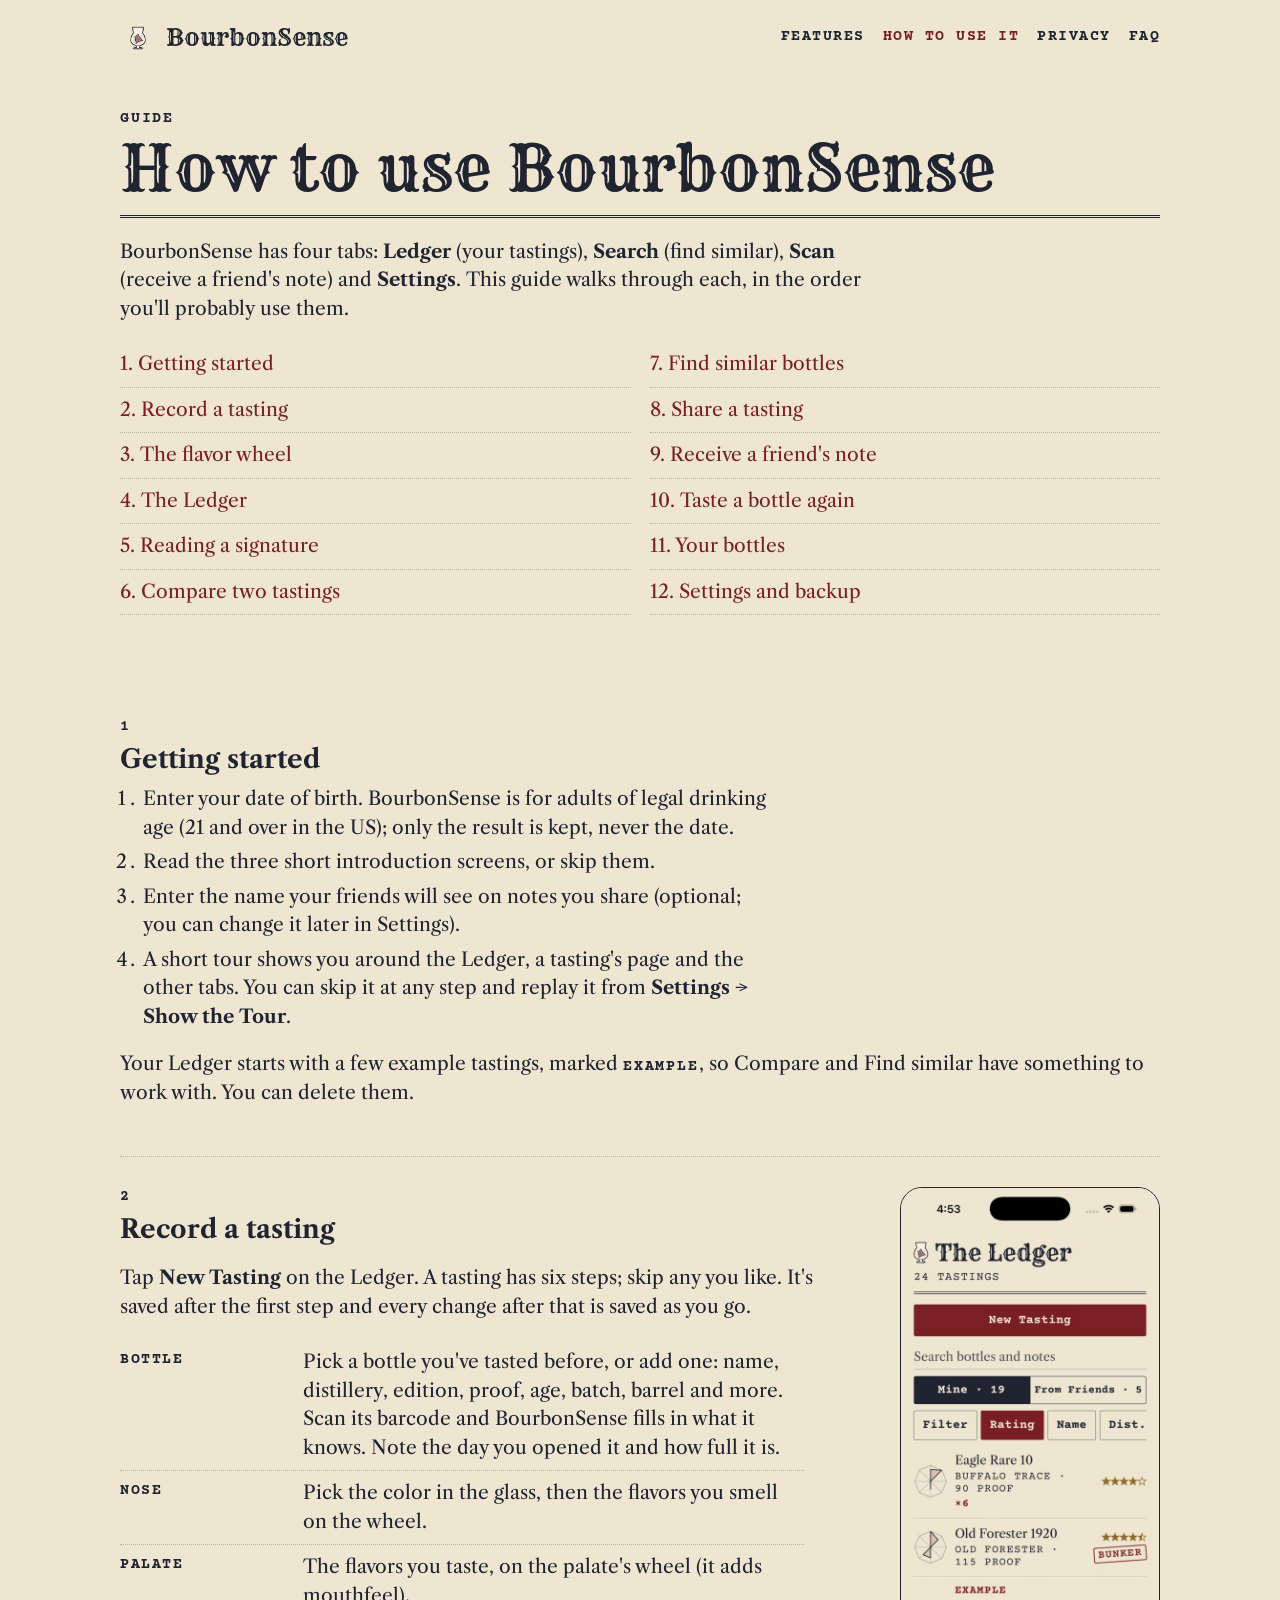
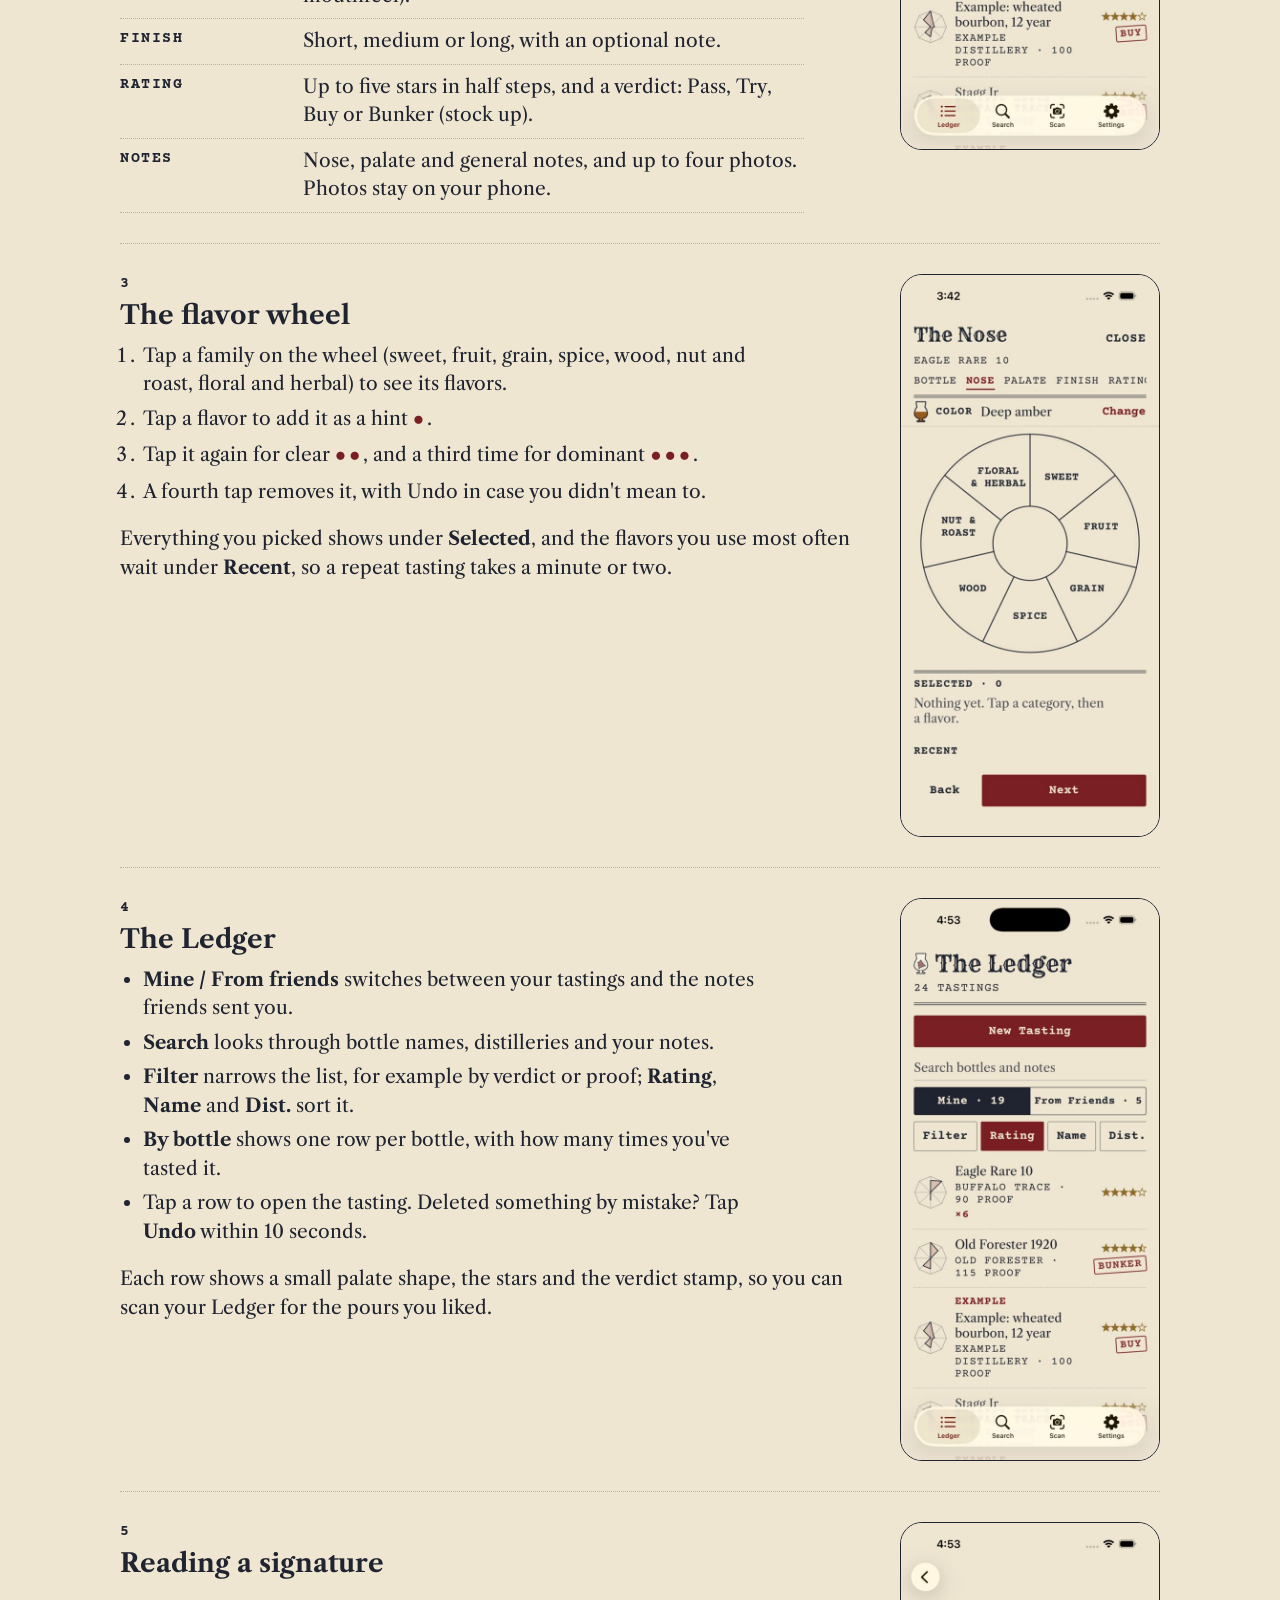
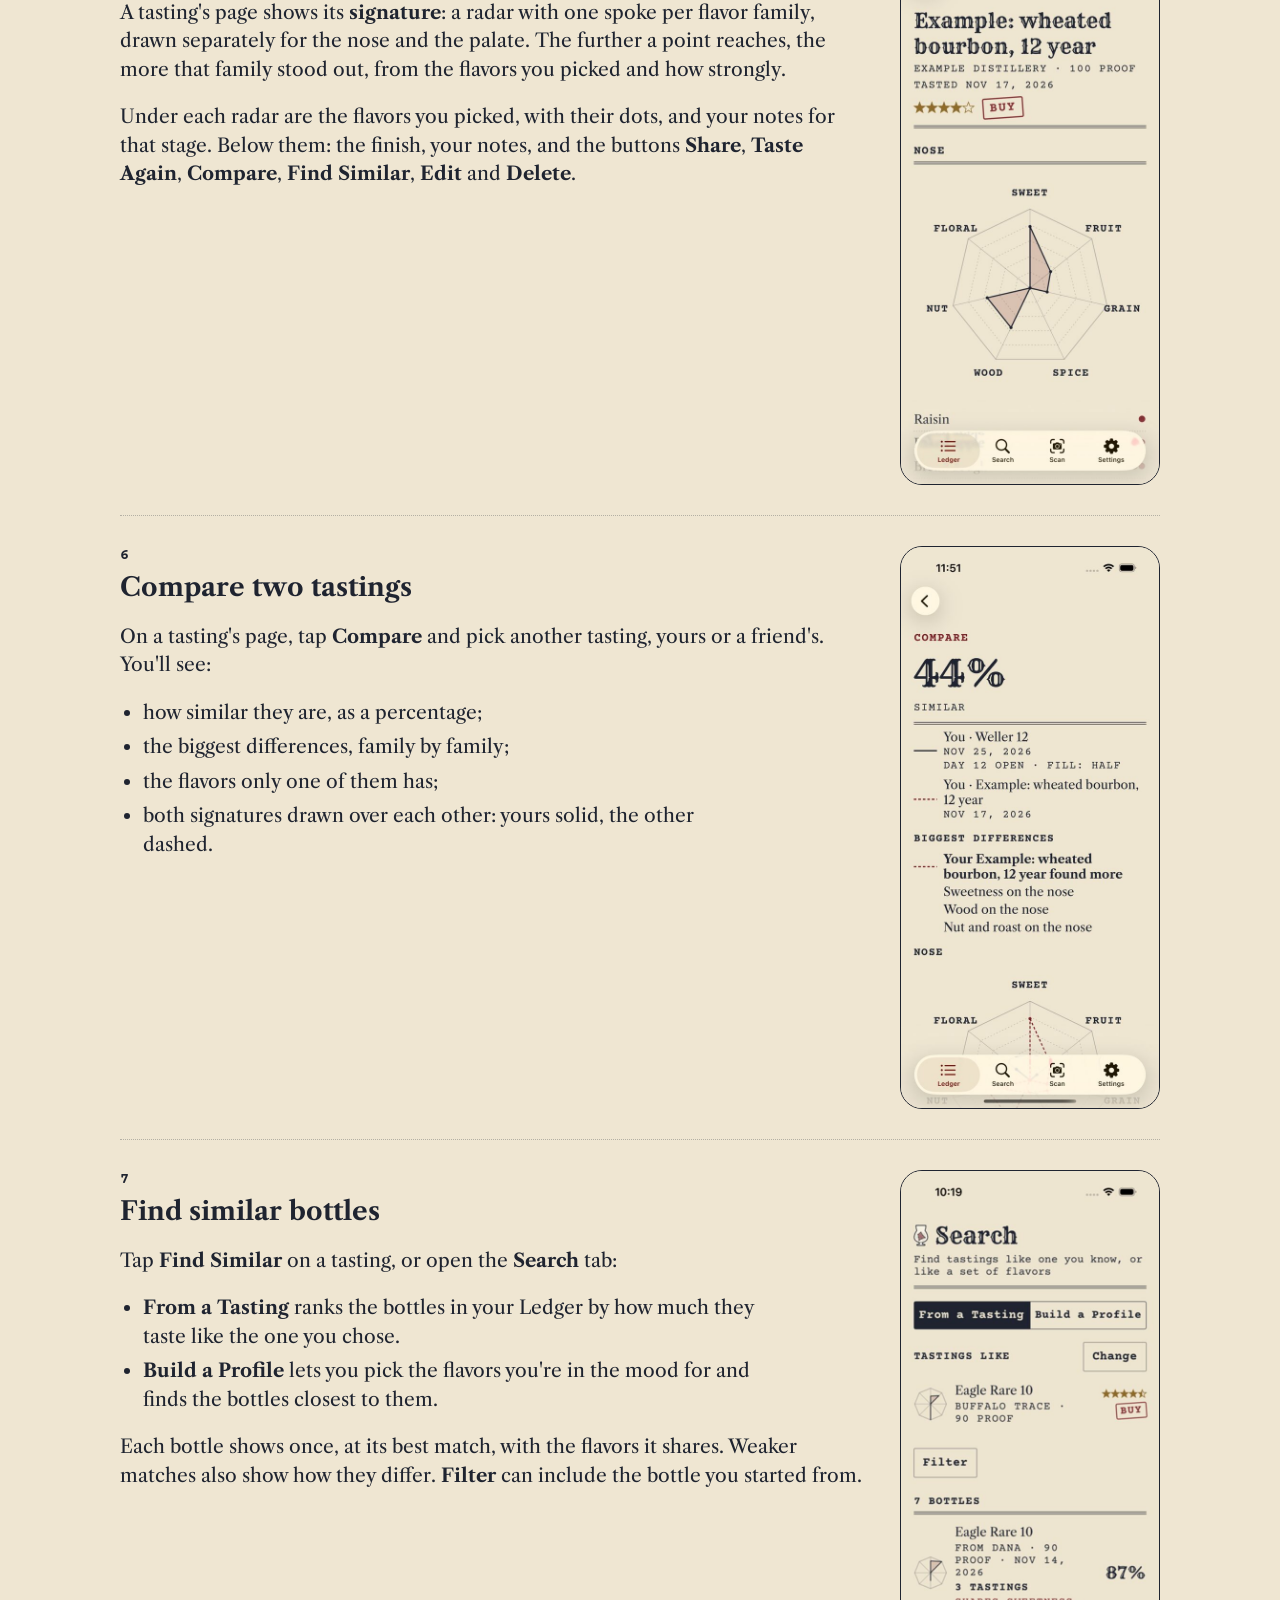
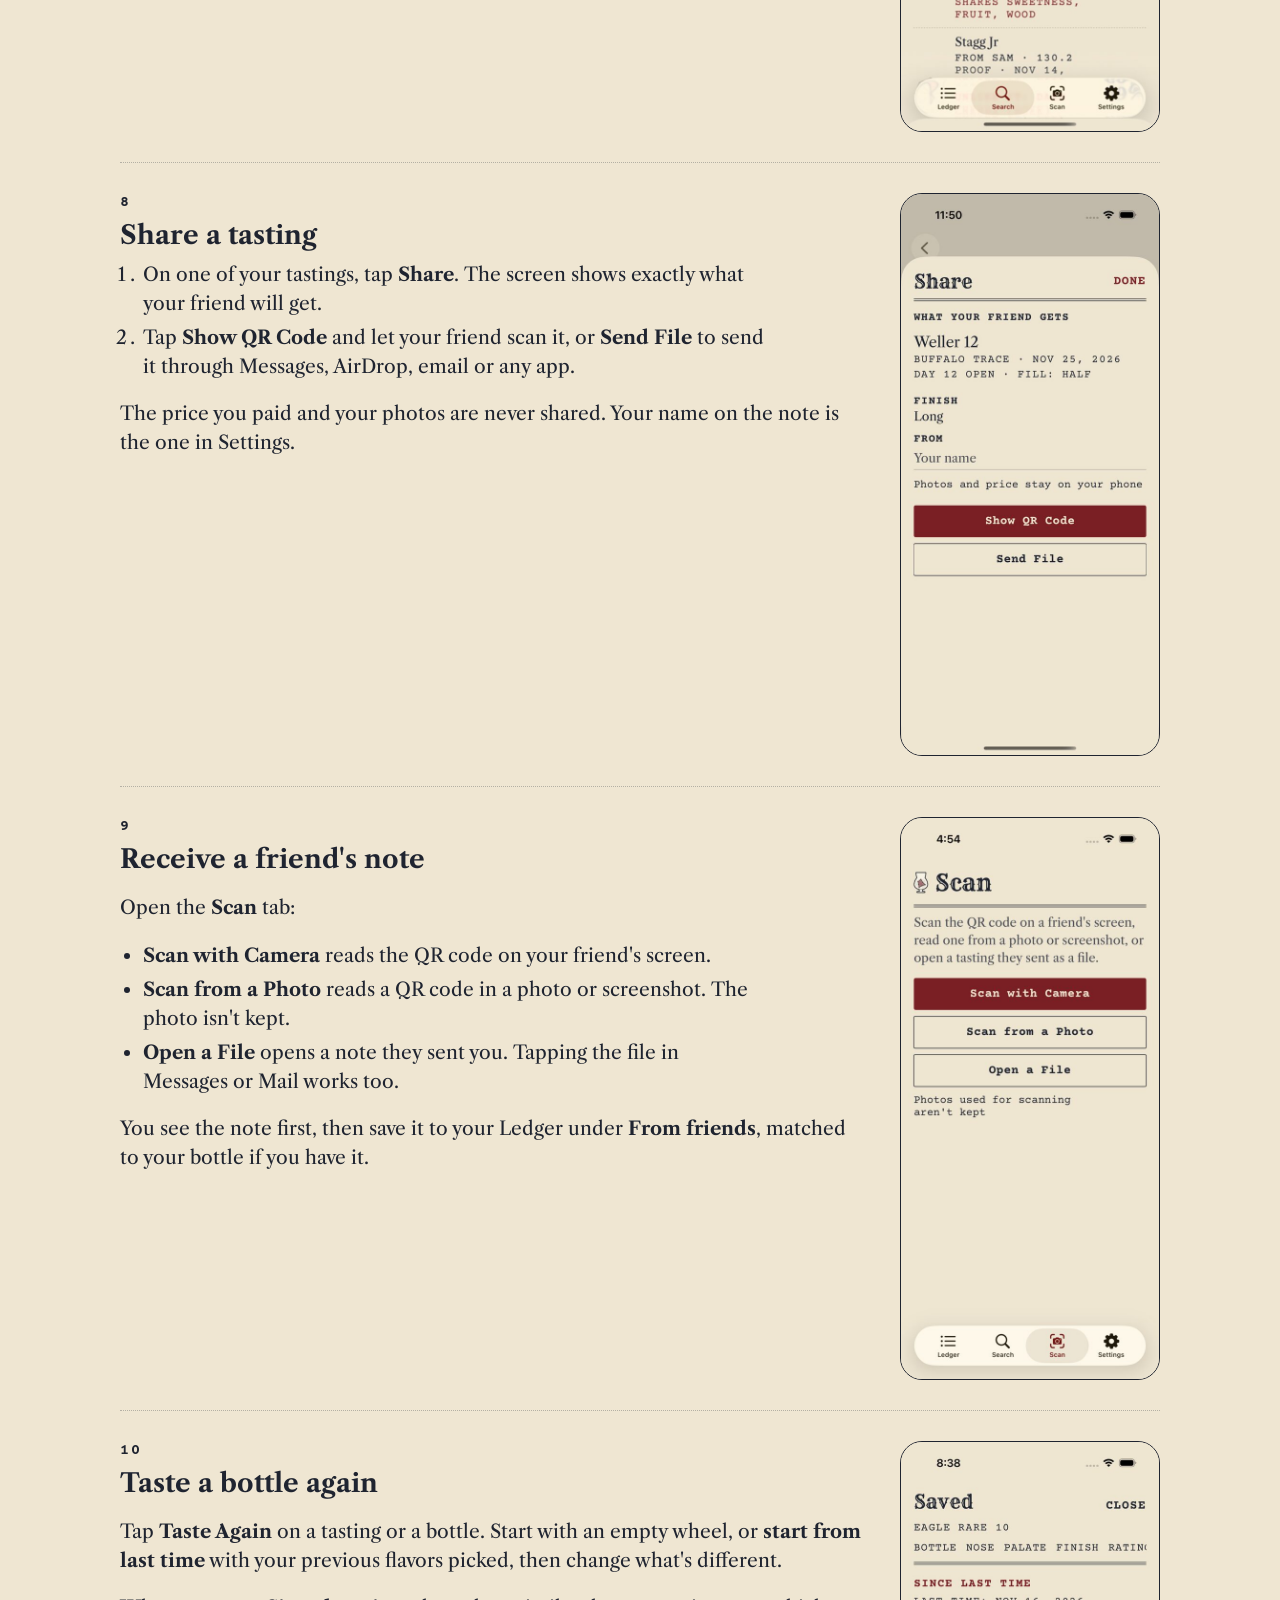
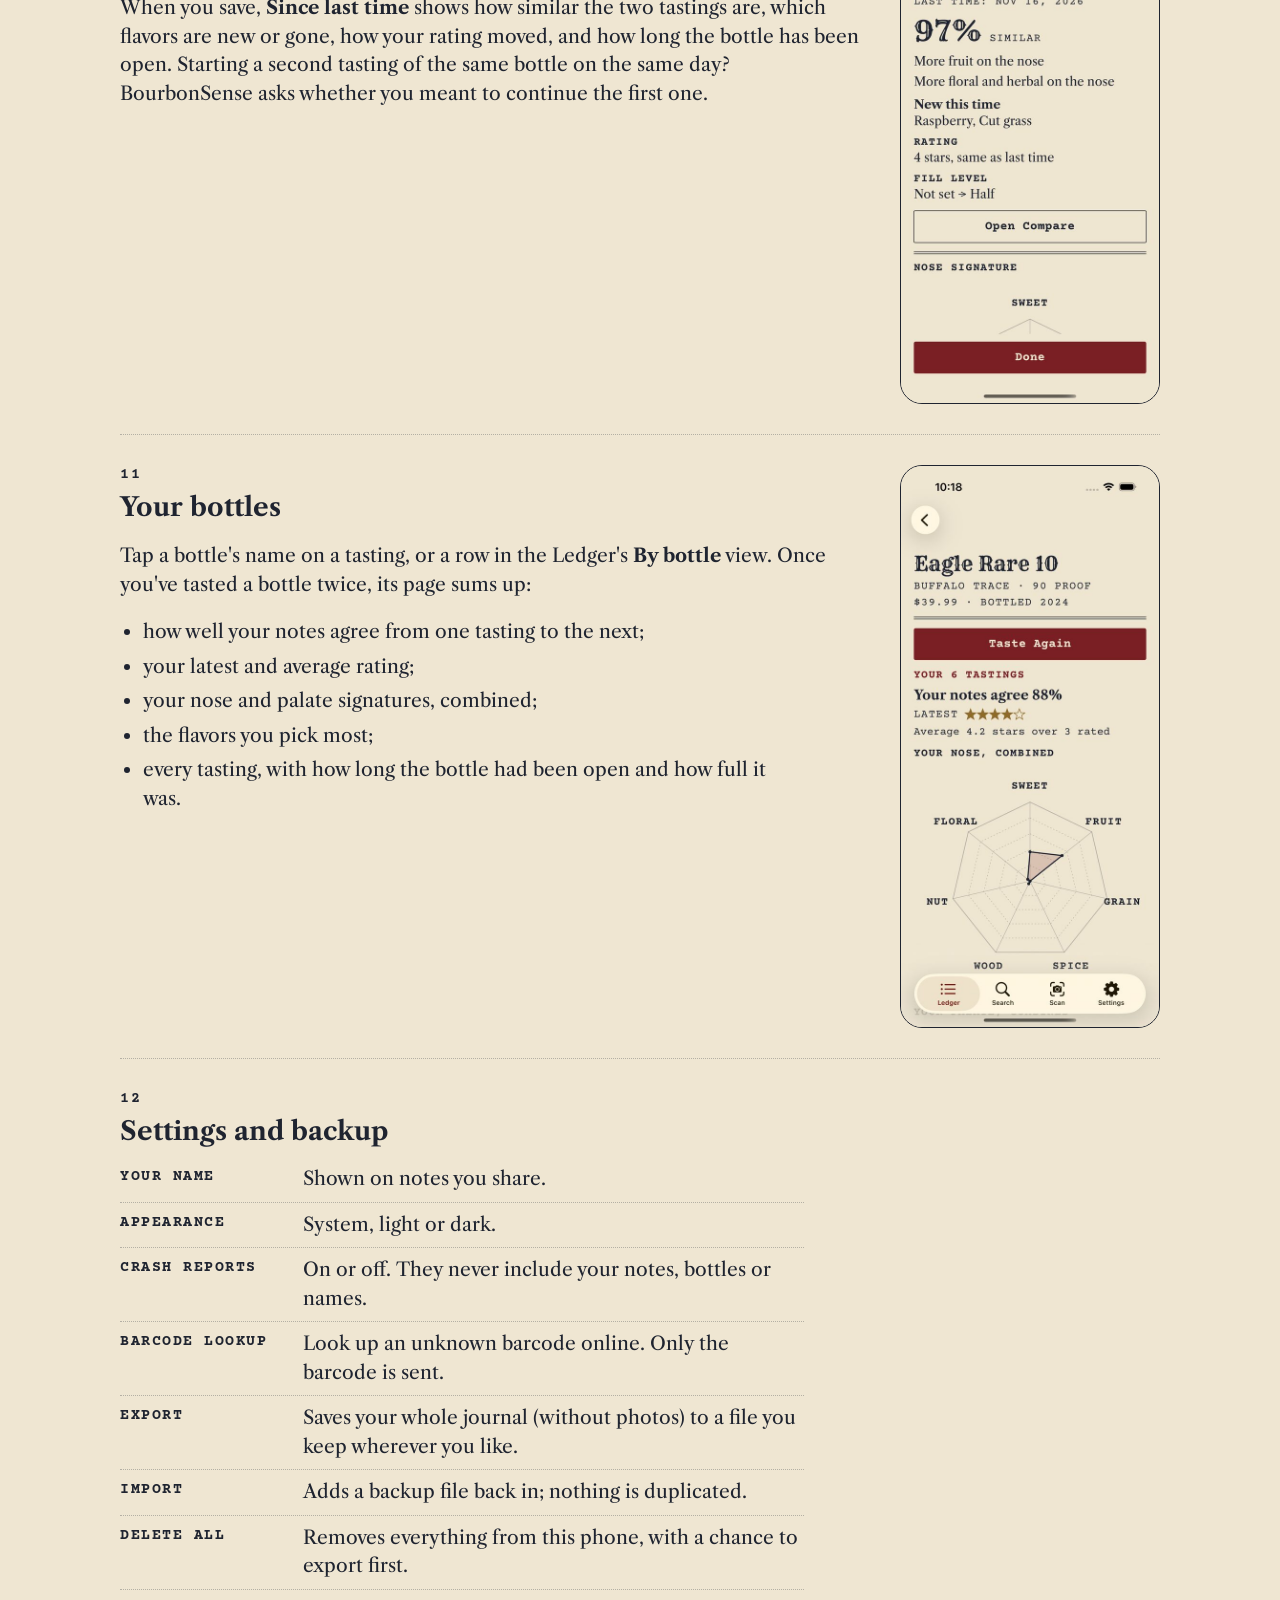
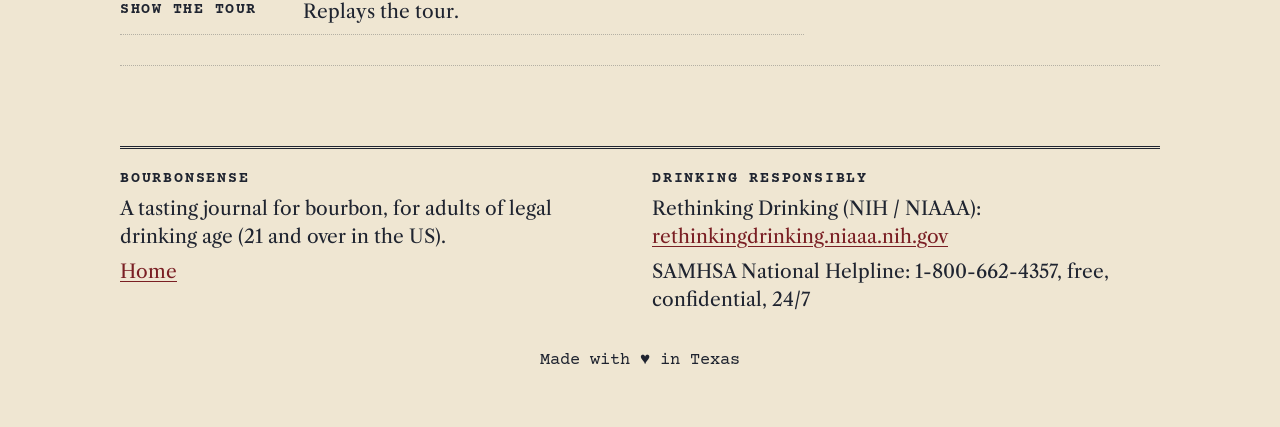
==== guide.html @ 42e9cb50 "BourbonSense website: landing page, user guide, screenshots (light and dark) Static site for GitHub " ====
<!doctype html>
<html lang="en">
<head>
<meta charset="utf-8">
<meta name="viewport" content="width=device-width, initial-scale=1, viewport-fit=cover">
<title>How to use BourbonSense</title>
<meta name="description" content="A guide to BourbonSense: recording a tasting on the flavor wheel, reading a signature, comparing tastings, finding similar bottles, sharing with friends and tasting a bottle again.">
<meta name="color-scheme" content="light dark">
<meta name="theme-color" content="#EFE6D2" media="(prefers-color-scheme: light)">
<meta name="theme-color" content="#1C1714" media="(prefers-color-scheme: dark)">
<link rel="icon" href="favicon.png">
<link rel="apple-touch-icon" href="apple-touch-icon.png">
<link rel="stylesheet" href="styles.css">
</head>
<body>

<header class="top">
  <div class="wrap">
    <a class="brand" href="./"><img src="images/icon-512.png" alt="" width="36" height="36"><span>BourbonSense</span></a>
    <nav class="nav" aria-label="Site">
      <a href="./#features">Features</a>
      <a href="guide.html" aria-current="page">How to use it</a>
      <a href="./#privacy">Privacy</a>
      <a href="./#faq">FAQ</a>
    </nav>
  </div>
</header>

<main>
  <section>
    <div class="wrap">
      <div class="label">Guide</div>
      <h2 style="font-size: clamp(40px, 6vw, 64px);">How to use BourbonSense</h2>
      <hr class="double">
      <p class="intro">BourbonSense has four tabs: <strong>Ledger</strong> (your tastings), <strong>Search</strong> (find similar), <strong>Scan</strong> (receive a friend's note) and <strong>Settings</strong>. This guide walks through each, in the order you'll probably use them.</p>
      <ul class="toc">
        <li><a href="#start">1. Getting started</a></li>
        <li><a href="#tasting">2. Record a tasting</a></li>
        <li><a href="#wheel">3. The flavor wheel</a></li>
        <li><a href="#ledger">4. The Ledger</a></li>
        <li><a href="#signature">5. Reading a signature</a></li>
        <li><a href="#compare">6. Compare two tastings</a></li>
        <li><a href="#similar">7. Find similar bottles</a></li>
        <li><a href="#share">8. Share a tasting</a></li>
        <li><a href="#scan">9. Receive a friend's note</a></li>
        <li><a href="#again">10. Taste a bottle again</a></li>
        <li><a href="#bottles">11. Your bottles</a></li>
        <li><a href="#settings">12. Settings and backup</a></li>
      </ul>
    </div>
  </section>

  <section>
    <div class="wrap">

      <div class="guide-step no-shot" id="start">
        <div>
          <div class="label">1</div>
          <h3>Getting started</h3>
          <ol>
            <li>Enter your date of birth. BourbonSense is for adults of legal drinking age (21 and over in the US); only the result is kept, never the date.</li>
            <li>Read the three short introduction screens, or skip them.</li>
            <li>Enter the name your friends will see on notes you share (optional; you can change it later in Settings).</li>
            <li>A short tour shows you around the Ledger, a tasting's page and the other tabs. You can skip it at any step and replay it from <strong>Settings → Show the Tour</strong>.</li>
          </ol>
          <p>Your Ledger starts with a few example tastings, marked <span class="label">Example</span>, so Compare and Find similar have something to work with. You can delete them.</p>
        </div>
      </div>

      <div class="guide-step" id="tasting">
        <div>
          <div class="label">2</div>
          <h3>Record a tasting</h3>
          <p>Tap <strong>New Tasting</strong> on the Ledger. A tasting has six steps; skip any you like. It's saved after the first step and every change after that is saved as you go.</p>
          <dl class="terms">
            <div><dt>Bottle</dt><dd>Pick a bottle you've tasted before, or add one: name, distillery, edition, proof, age, batch, barrel and more. Scan its barcode and BourbonSense fills in what it knows. Note the day you opened it and how full it is.</dd></div>
            <div><dt>Nose</dt><dd>Pick the color in the glass, then the flavors you smell on the wheel.</dd></div>
            <div><dt>Palate</dt><dd>The flavors you taste, on the palate's wheel (it adds mouthfeel).</dd></div>
            <div><dt>Finish</dt><dd>Short, medium or long, with an optional note.</dd></div>
            <div><dt>Rating</dt><dd>Up to five stars in half steps, and a verdict: Pass, Try, Buy or Bunker (stock up).</dd></div>
            <div><dt>Notes</dt><dd>Nose, palate and general notes, and up to four photos. Photos stay on your phone.</dd></div>
          </dl>
        </div>
        <figure class="phone">
          <picture><source media="(prefers-color-scheme: dark)" srcset="images/ledger-dark.jpg"><img src="images/ledger-light.jpg" width="540" height="1174" loading="lazy" alt="The Ledger with the New Tasting button at the top."></picture>
        </figure>
      </div>

      <div class="guide-step" id="wheel">
        <div>
          <div class="label">3</div>
          <h3>The flavor wheel</h3>
          <ol>
            <li>Tap a family on the wheel (sweet, fruit, grain, spice, wood, nut and roast, floral and herbal) to see its flavors.</li>
            <li>Tap a flavor to add it as a hint <span class="dots">●</span>.</li>
            <li>Tap it again for clear <span class="dots">●●</span>, and a third time for dominant <span class="dots">●●●</span>.</li>
            <li>A fourth tap removes it, with Undo in case you didn't mean to.</li>
          </ol>
          <p>Everything you picked shows under <strong>Selected</strong>, and the flavors you use most often wait under <strong>Recent</strong>, so a repeat tasting takes a minute or two.</p>
        </div>
        <figure class="phone">
          <picture><source media="(prefers-color-scheme: dark)" srcset="images/wheel-dark.jpg"><img src="images/wheel-light.jpg" width="540" height="1174" loading="lazy" alt="The nose step with the glass color and the flavor wheel."></picture>
        </figure>
      </div>

      <div class="guide-step" id="ledger">
        <div>
          <div class="label">4</div>
          <h3>The Ledger</h3>
          <ul>
            <li><strong>Mine / From friends</strong> switches between your tastings and the notes friends sent you.</li>
            <li><strong>Search</strong> looks through bottle names, distilleries and your notes.</li>
            <li><strong>Filter</strong> narrows the list, for example by verdict or proof; <strong>Rating</strong>, <strong>Name</strong> and <strong>Dist.</strong> sort it.</li>
            <li><strong>By bottle</strong> shows one row per bottle, with how many times you've tasted it.</li>
            <li>Tap a row to open the tasting. Deleted something by mistake? Tap <strong>Undo</strong> within 10 seconds.</li>
          </ul>
          <p>Each row shows a small palate shape, the stars and the verdict stamp, so you can scan your Ledger for the pours you liked.</p>
        </div>
        <figure class="phone">
          <picture><source media="(prefers-color-scheme: dark)" srcset="images/ledger-dark.jpg"><img src="images/ledger-light.jpg" width="540" height="1174" loading="lazy" alt="The Ledger's switch, filter and sort chips above the list."></picture>
        </figure>
      </div>

      <div class="guide-step" id="signature">
        <div>
          <div class="label">5</div>
          <h3>Reading a signature</h3>
          <p>A tasting's page shows its <strong>signature</strong>: a radar with one spoke per flavor family, drawn separately for the nose and the palate. The further a point reaches, the more that family stood out, from the flavors you picked and how strongly.</p>
          <p>Under each radar are the flavors you picked, with their dots, and your notes for that stage. Below them: the finish, your notes, and the buttons <strong>Share</strong>, <strong>Taste Again</strong>, <strong>Compare</strong>, <strong>Find Similar</strong>, <strong>Edit</strong> and <strong>Delete</strong>.</p>
        </div>
        <figure class="phone">
          <picture><source media="(prefers-color-scheme: dark)" srcset="images/signature-dark.jpg"><img src="images/signature-light.jpg" width="540" height="1174" loading="lazy" alt="A tasting's nose signature."></picture>
        </figure>
      </div>

      <div class="guide-step" id="compare">
        <div>
          <div class="label">6</div>
          <h3>Compare two tastings</h3>
          <p>On a tasting's page, tap <strong>Compare</strong> and pick another tasting, yours or a friend's. You'll see:</p>
          <ul>
            <li>how similar they are, as a percentage;</li>
            <li>the biggest differences, family by family;</li>
            <li>the flavors only one of them has;</li>
            <li>both signatures drawn over each other: yours solid, the other dashed.</li>
          </ul>
        </div>
        <figure class="phone">
          <picture><source media="(prefers-color-scheme: dark)" srcset="images/compare-dark.jpg"><img src="images/compare-light.jpg" width="540" height="1174" loading="lazy" alt="Compare: 44% similar, with the biggest differences."></picture>
        </figure>
      </div>

      <div class="guide-step" id="similar">
        <div>
          <div class="label">7</div>
          <h3>Find similar bottles</h3>
          <p>Tap <strong>Find Similar</strong> on a tasting, or open the <strong>Search</strong> tab:</p>
          <ul>
            <li><strong>From a Tasting</strong> ranks the bottles in your Ledger by how much they taste like the one you chose.</li>
            <li><strong>Build a Profile</strong> lets you pick the flavors you're in the mood for and finds the bottles closest to them.</li>
          </ul>
          <p>Each bottle shows once, at its best match, with the flavors it shares. Weaker matches also show how they differ. <strong>Filter</strong> can include the bottle you started from.</p>
        </div>
        <figure class="phone">
          <picture><source media="(prefers-color-scheme: dark)" srcset="images/similar-dark.jpg"><img src="images/similar-light.jpg" width="540" height="1174" loading="lazy" alt="Find similar results with match percentages."></picture>
        </figure>
      </div>

      <div class="guide-step" id="share">
        <div>
          <div class="label">8</div>
          <h3>Share a tasting</h3>
          <ol>
            <li>On one of your tastings, tap <strong>Share</strong>. The screen shows exactly what your friend will get.</li>
            <li>Tap <strong>Show QR Code</strong> and let your friend scan it, or <strong>Send File</strong> to send it through Messages, AirDrop, email or any app.</li>
          </ol>
          <p>The price you paid and your photos are never shared. Your name on the note is the one in Settings.</p>
        </div>
        <figure class="phone">
          <picture><source media="(prefers-color-scheme: dark)" srcset="images/share-dark.jpg"><img src="images/share-light.jpg" width="540" height="1174" loading="lazy" alt="The Share screen with Show QR Code and Send File."></picture>
        </figure>
      </div>

      <div class="guide-step" id="scan">
        <div>
          <div class="label">9</div>
          <h3>Receive a friend's note</h3>
          <p>Open the <strong>Scan</strong> tab:</p>
          <ul>
            <li><strong>Scan with Camera</strong> reads the QR code on your friend's screen.</li>
            <li><strong>Scan from a Photo</strong> reads a QR code in a photo or screenshot. The photo isn't kept.</li>
            <li><strong>Open a File</strong> opens a note they sent you. Tapping the file in Messages or Mail works too.</li>
          </ul>
          <p>You see the note first, then save it to your Ledger under <strong>From friends</strong>, matched to your bottle if you have it.</p>
        </div>
        <figure class="phone">
          <picture><source media="(prefers-color-scheme: dark)" srcset="images/scan-dark.jpg"><img src="images/scan-light.jpg" width="540" height="1174" loading="lazy" alt="The Scan tab."></picture>
        </figure>
      </div>

      <div class="guide-step" id="again">
        <div>
          <div class="label">10</div>
          <h3>Taste a bottle again</h3>
          <p>Tap <strong>Taste Again</strong> on a tasting or a bottle. Start with an empty wheel, or <strong>start from last time</strong> with your previous flavors picked, then change what's different.</p>
          <p>When you save, <strong>Since last time</strong> shows how similar the two tastings are, which flavors are new or gone, how your rating moved, and how long the bottle has been open. Starting a second tasting of the same bottle on the same day? BourbonSense asks whether you meant to continue the first one.</p>
        </div>
        <figure class="phone">
          <picture><source media="(prefers-color-scheme: dark)" srcset="images/since-dark.jpg"><img src="images/since-light.jpg" width="540" height="1174" loading="lazy" alt="Since last time, after a repeat tasting."></picture>
        </figure>
      </div>

      <div class="guide-step" id="bottles">
        <div>
          <div class="label">11</div>
          <h3>Your bottles</h3>
          <p>Tap a bottle's name on a tasting, or a row in the Ledger's <strong>By bottle</strong> view. Once you've tasted a bottle twice, its page sums up:</p>
          <ul>
            <li>how well your notes agree from one tasting to the next;</li>
            <li>your latest and average rating;</li>
            <li>your nose and palate signatures, combined;</li>
            <li>the flavors you pick most;</li>
            <li>every tasting, with how long the bottle had been open and how full it was.</li>
          </ul>
        </div>
        <figure class="phone">
          <picture><source media="(prefers-color-scheme: dark)" srcset="images/summary-dark.jpg"><img src="images/summary-light.jpg" width="540" height="1174" loading="lazy" alt="A bottle's summary."></picture>
        </figure>
      </div>

      <div class="guide-step no-shot" id="settings">
        <div>
          <div class="label">12</div>
          <h3>Settings and backup</h3>
          <dl class="terms">
            <div><dt>Your name</dt><dd>Shown on notes you share.</dd></div>
            <div><dt>Appearance</dt><dd>System, light or dark.</dd></div>
            <div><dt>Crash reports</dt><dd>On or off. They never include your notes, bottles or names.</dd></div>
            <div><dt>Barcode lookup</dt><dd>Look up an unknown barcode online. Only the barcode is sent.</dd></div>
            <div><dt>Export</dt><dd>Saves your whole journal (without photos) to a file you keep wherever you like.</dd></div>
            <div><dt>Import</dt><dd>Adds a backup file back in; nothing is duplicated.</dd></div>
            <div><dt>Delete all</dt><dd>Removes everything from this phone, with a chance to export first.</dd></div>
            <div><dt>Show the Tour</dt><dd>Replays the tour.</dd></div>
          </dl>
        </div>
      </div>

    </div>
  </section>
</main>

<footer>
  <div class="wrap">
    <hr class="double">
    <div class="cols">
      <div>
        <div class="label">BourbonSense</div>
        <p>A tasting journal for bourbon, for adults of legal drinking age (21 and over in the US).</p>
        <p><a href="./">Home</a></p>
      </div>
      <div>
        <div class="label">Drinking responsibly</div>
        <p>Rethinking Drinking (NIH / NIAAA): <a href="https://www.rethinkingdrinking.niaaa.nih.gov/">rethinkingdrinking.niaaa.nih.gov</a></p>
        <p>SAMHSA National Helpline: 1-800-662-4357, free, confidential, 24/7</p>
      </div>
    </div>
    <p class="made hint">Made with ♥ in Texas</p>
  </div>
</footer>
</body>
</html>
---- styles.css ----
/* BourbonSense site. Letterpress design from the app: "label stock" in light, "charred paper" in dark.
   Fonts are the app's own (SIL Open Font License), served from this site: nothing is fetched from elsewhere. */

@font-face { font-family: "Rye"; src: url("fonts/rye_regular.ttf") format("truetype"); font-display: swap; }
@font-face { font-family: "Libre Caslon Text"; src: url("fonts/librecaslontext_regular.ttf") format("truetype"); font-weight: 400; font-display: swap; }
@font-face { font-family: "Libre Caslon Text"; src: url("fonts/librecaslontext_bold.ttf") format("truetype"); font-weight: 700; font-display: swap; }
@font-face { font-family: "Courier Prime"; src: url("fonts/courierprime_regular.ttf") format("truetype"); font-weight: 400; font-display: swap; }
@font-face { font-family: "Courier Prime"; src: url("fonts/courierprime_bold.ttf") format("truetype"); font-weight: 700; font-display: swap; }

:root {
  --paper: #EFE6D2;
  --ink: #1F2430;
  --ink-soft: #4C4F57;
  --accent: #7A1F24;
  --on-accent: #EFE6D2;
  --foil: #8F6C2C;
  --rule: rgba(31, 36, 48, 0.28);
  --wash: rgba(122, 31, 36, 0.08);
  color-scheme: light;
}
@media (prefers-color-scheme: dark) {
  :root {
    --paper: #1C1714;
    --ink: #ECE2CB;
    --ink-soft: #B4A98F;
    --accent: #D4705F;
    --on-accent: #1C1714;
    --foil: #D0A957;
    --rule: rgba(236, 226, 203, 0.24);
    --wash: rgba(212, 112, 95, 0.10);
    color-scheme: dark;
  }
}

* { box-sizing: border-box; }
html { -webkit-text-size-adjust: 100%; }
body {
  margin: 0;
  background: var(--paper);
  color: var(--ink);
  font: 19px/1.5 "Libre Caslon Text", Georgia, "Times New Roman", serif;
}
img { max-width: 100%; height: auto; display: block; }
a { color: var(--accent); text-underline-offset: 3px; }
a:hover { text-decoration-thickness: 2px; }

.wrap { max-width: 1080px; margin: 0 auto; padding: 0 20px; }

/* Type roles: display (Rye) for titles only; text (Caslon); data (Courier Prime) for labels and buttons. */
.display { font-family: "Rye", Georgia, serif; font-weight: 400; letter-spacing: 0.01em; }
.label {
  font: 700 15px/1.3 "Courier Prime", "Courier New", monospace;
  letter-spacing: 0.12em;
  text-transform: uppercase;
}
.hint { font: 17px/1.45 "Courier Prime", "Courier New", monospace; color: var(--ink); }
.double { border: 0; border-top: 3px double var(--ink); margin: 12px 0 20px; }
.leader { border: 0; border-top: 1px dotted var(--rule); margin: 0; }

/* Header */
.top { padding: 18px 0; }
.top .wrap { display: flex; align-items: center; justify-content: space-between; gap: 16px; flex-wrap: wrap; }
.brand { display: flex; align-items: center; gap: 10px; color: var(--ink); text-decoration: none; }
.brand img { width: 36px; height: 36px; border-radius: 8px; }
.brand span { font-family: "Rye", Georgia, serif; font-size: 24px; }
.nav { display: flex; gap: 18px; flex-wrap: wrap; }
.nav a { font: 700 15px "Courier Prime", monospace; letter-spacing: 0.1em; text-transform: uppercase; color: var(--ink); text-decoration: none; padding: 10px 0; }
.nav a:hover, .nav a[aria-current="page"] { color: var(--accent); }

/* Hero */
.hero { padding: 28px 0 40px; }
.hero .wrap { display: grid; grid-template-columns: 1.1fr 0.9fr; gap: 40px; align-items: center; }
.hero h1 { font-size: clamp(44px, 7vw, 76px); line-height: 1.02; margin: 6px 0 0; }
.hero .lede { font-size: 22px; max-width: 30em; }
.status {
  display: inline-block;
  border: 2px solid var(--accent);
  color: var(--accent);
  padding: 6px 12px;
  transform: rotate(-4deg);
  margin: 6px 0 18px;
}
.cta { display: flex; gap: 12px; flex-wrap: wrap; margin-top: 22px; }
.button {
  display: inline-flex; align-items: center; justify-content: center;
  min-height: 48px; padding: 0 20px;
  font: 700 18px "Courier Prime", monospace;
  text-decoration: none;
  border: 1.5px solid var(--accent);
  border-radius: 3px;
}
.button.primary { background: var(--accent); color: var(--on-accent); }
.button.secondary { color: var(--ink); border-color: var(--ink); }

/* Phone screenshots */
.phone { margin: 0; }
.phone img { border: 1px solid var(--ink); border-radius: 22px; background: var(--paper); }
.phone figcaption { margin-top: 10px; text-align: center; }
.hero .phones { display: grid; grid-template-columns: 1fr 1fr; gap: 16px; align-items: start; }
.hero .phones .phone:last-child { margin-top: 48px; }

/* Sections */
section { padding: 36px 0; }
section h2 { font-family: "Rye", Georgia, serif; font-weight: 400; font-size: clamp(32px, 4.5vw, 46px); margin: 4px 0 0; line-height: 1.1; }
.intro { max-width: 40em; }

.benefits { display: grid; grid-template-columns: repeat(auto-fit, minmax(230px, 1fr)); gap: 0 32px; }
.benefit { padding: 18px 0; border-bottom: 1px dotted var(--rule); }
.benefit h3 { font: 700 21px/1.3 "Libre Caslon Text", Georgia, serif; margin: 6px 0; }
.benefit p { margin: 0; }

.feature { display: grid; grid-template-columns: 300px 1fr; gap: 40px; align-items: center; padding: 30px 0; border-bottom: 1px dotted var(--rule); }
.feature:nth-of-type(even) { grid-template-columns: 1fr 300px; }
.feature:nth-of-type(even) .phone { order: 2; }
.feature h3 { font: 700 26px/1.25 "Libre Caslon Text", Georgia, serif; margin: 6px 0 10px; }
.feature p { margin: 0 0 12px; max-width: 34em; }

.gallery { display: grid; grid-template-columns: repeat(auto-fit, minmax(180px, 1fr)); gap: 18px; }

/* Guide */
.toc { columns: 2 260px; padding: 0; margin: 0; list-style: none; }
.toc li { break-inside: avoid; padding: 8px 0; border-bottom: 1px dotted var(--rule); }
.toc a { text-decoration: none; }
.guide-step { display: grid; grid-template-columns: 1fr 260px; gap: 36px; padding: 30px 0; border-bottom: 1px dotted var(--rule); align-items: start; }
.guide-step.no-shot { grid-template-columns: 1fr; }
.guide-step h3 { font: 700 26px/1.25 "Libre Caslon Text", Georgia, serif; margin: 6px 0 10px; }
.guide-step ol, .guide-step ul { padding-left: 1.2em; margin: 8px 0 14px; max-width: 34em; }
.guide-step li { margin: 6px 0; }
.dots { color: var(--accent); letter-spacing: 0.15em; font-family: "Courier Prime", monospace; font-weight: 700; }
dl.terms { margin: 8px 0 0; max-width: 36em; }
dl.terms div { display: grid; grid-template-columns: 9em 1fr; gap: 12px; padding: 8px 0; border-bottom: 1px dotted var(--rule); }
dl.terms dt { font: 700 15px "Courier Prime", monospace; letter-spacing: 0.1em; text-transform: uppercase; padding-top: 3px; }
dl.terms dd { margin: 0; }

/* FAQ */
details { border-bottom: 1px dotted var(--rule); padding: 14px 0; }
summary { cursor: pointer; font-weight: 700; list-style-position: outside; }
details p { margin: 10px 0 0; max-width: 40em; }

/* Footer */
footer { padding: 32px 0 48px; }
footer .cols { display: grid; grid-template-columns: repeat(auto-fit, minmax(240px, 1fr)); gap: 24px; }
footer p { margin: 6px 0; }
.made { text-align: center; margin-top: 28px; }

/* Narrow screens */
@media (max-width: 820px) {
  .hero .wrap { grid-template-columns: 1fr; }
  .hero .phones { max-width: 440px; }
  .feature, .feature:nth-of-type(even), .guide-step { grid-template-columns: 1fr; gap: 20px; }
  .feature:nth-of-type(even) .phone { order: 0; }
  .feature .phone, .guide-step .phone { max-width: 280px; }
  .nav { gap: 4px 14px; }
  .nav a { font-size: 14px; letter-spacing: 0.06em; padding: 6px 0; }
}
@media (max-width: 560px) {
  dl.terms div { grid-template-columns: 1fr; gap: 2px; }
}
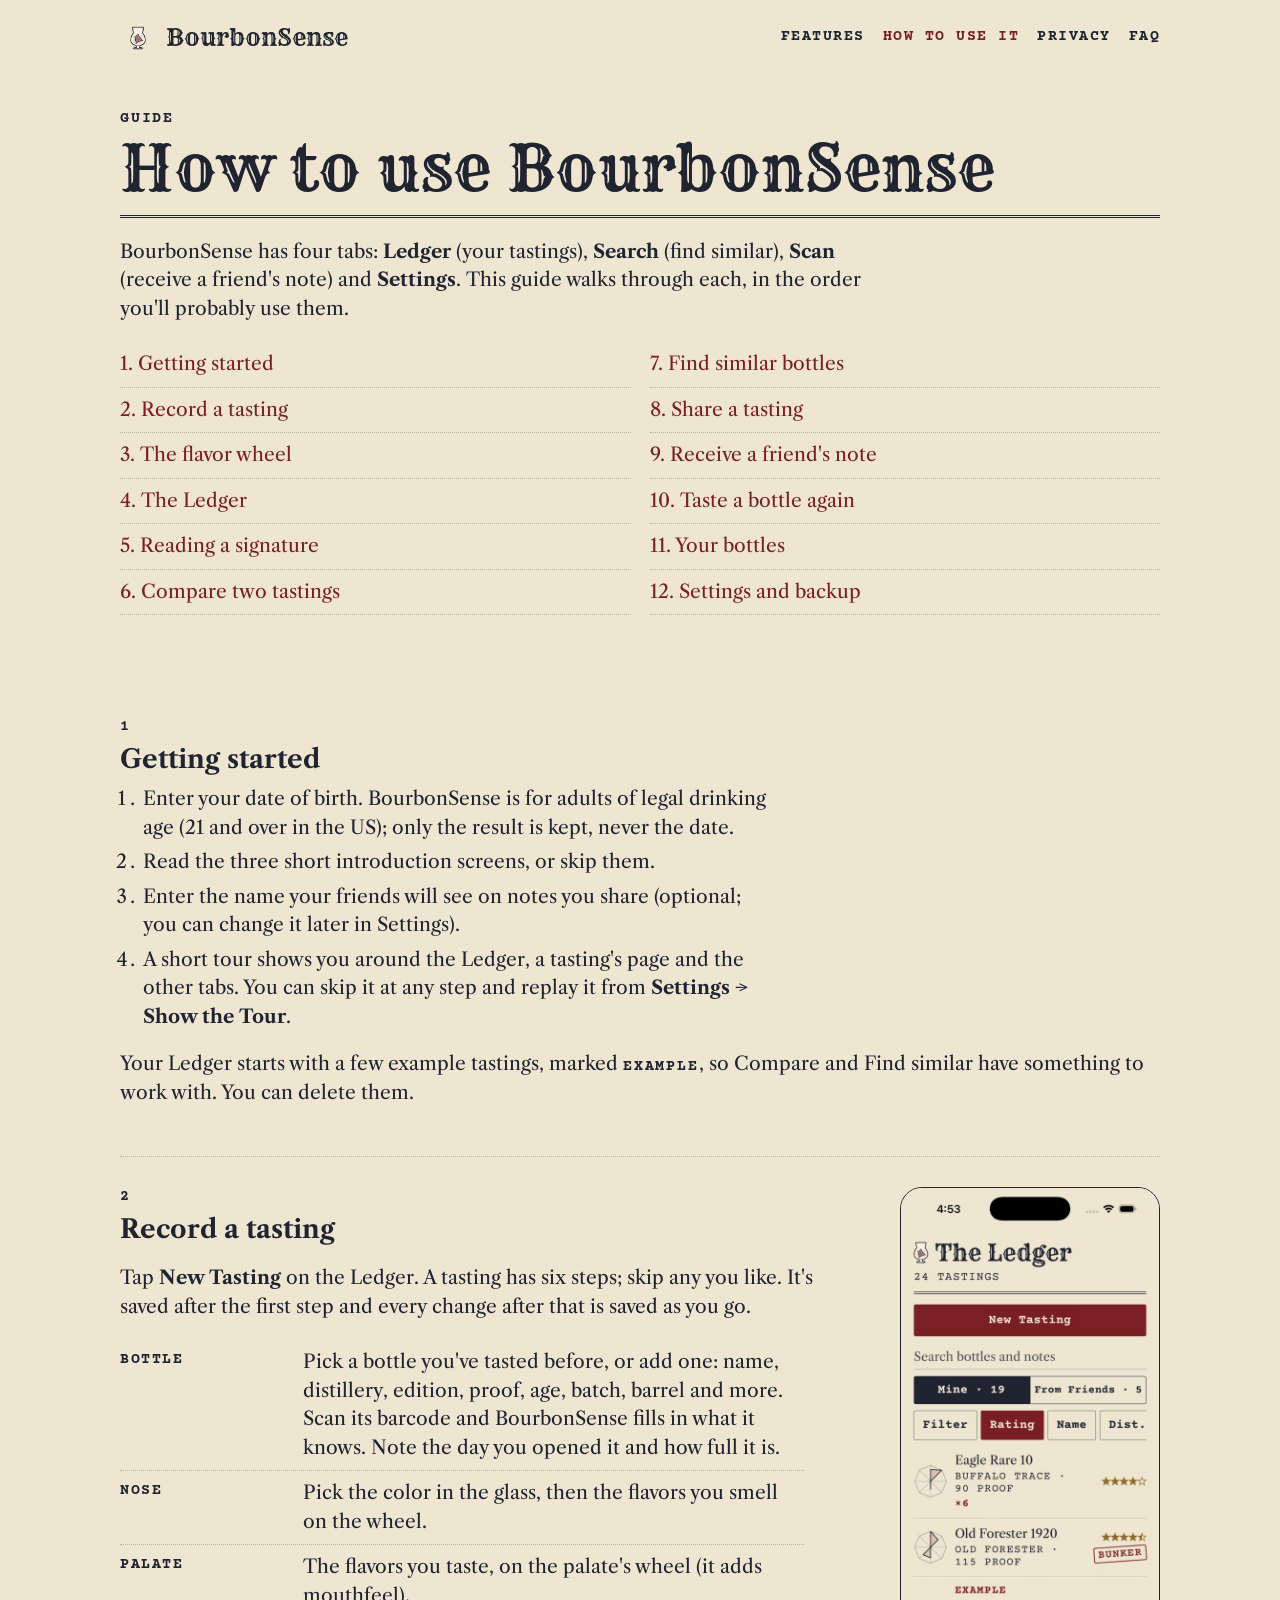
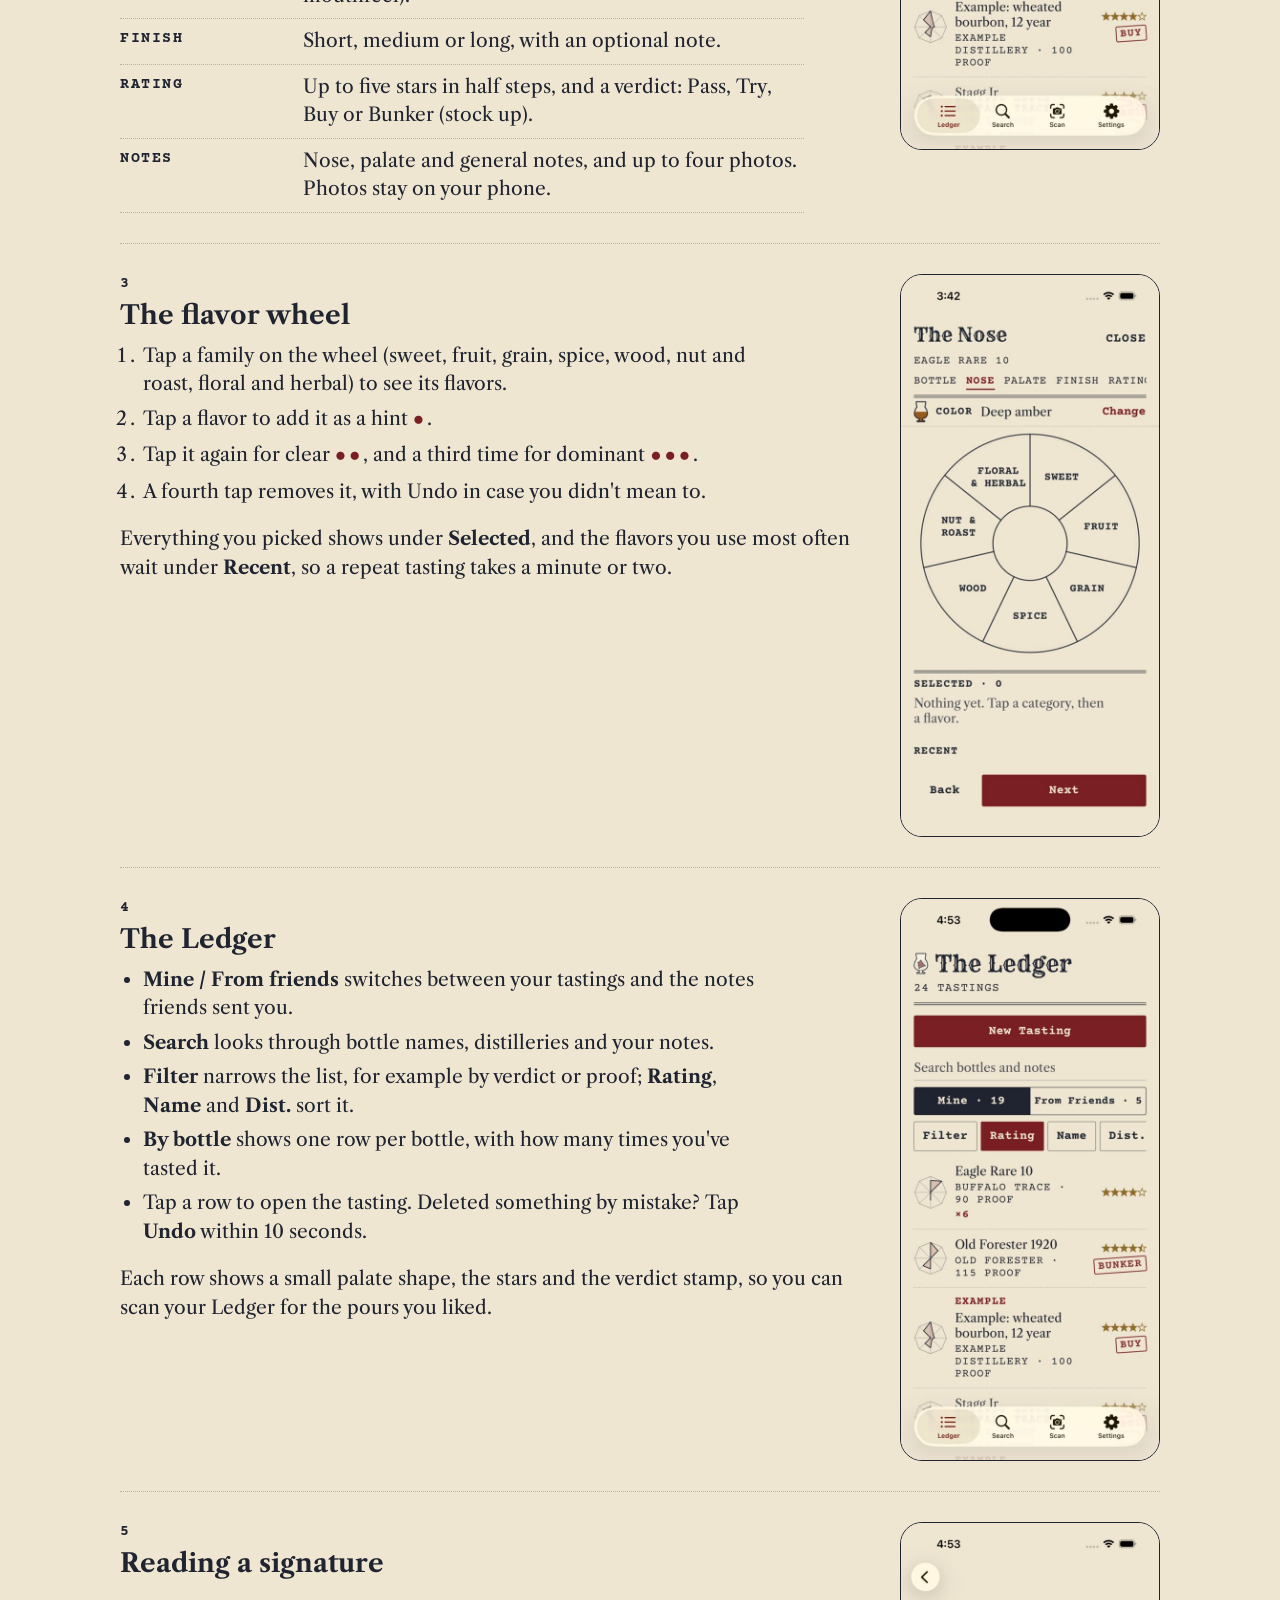
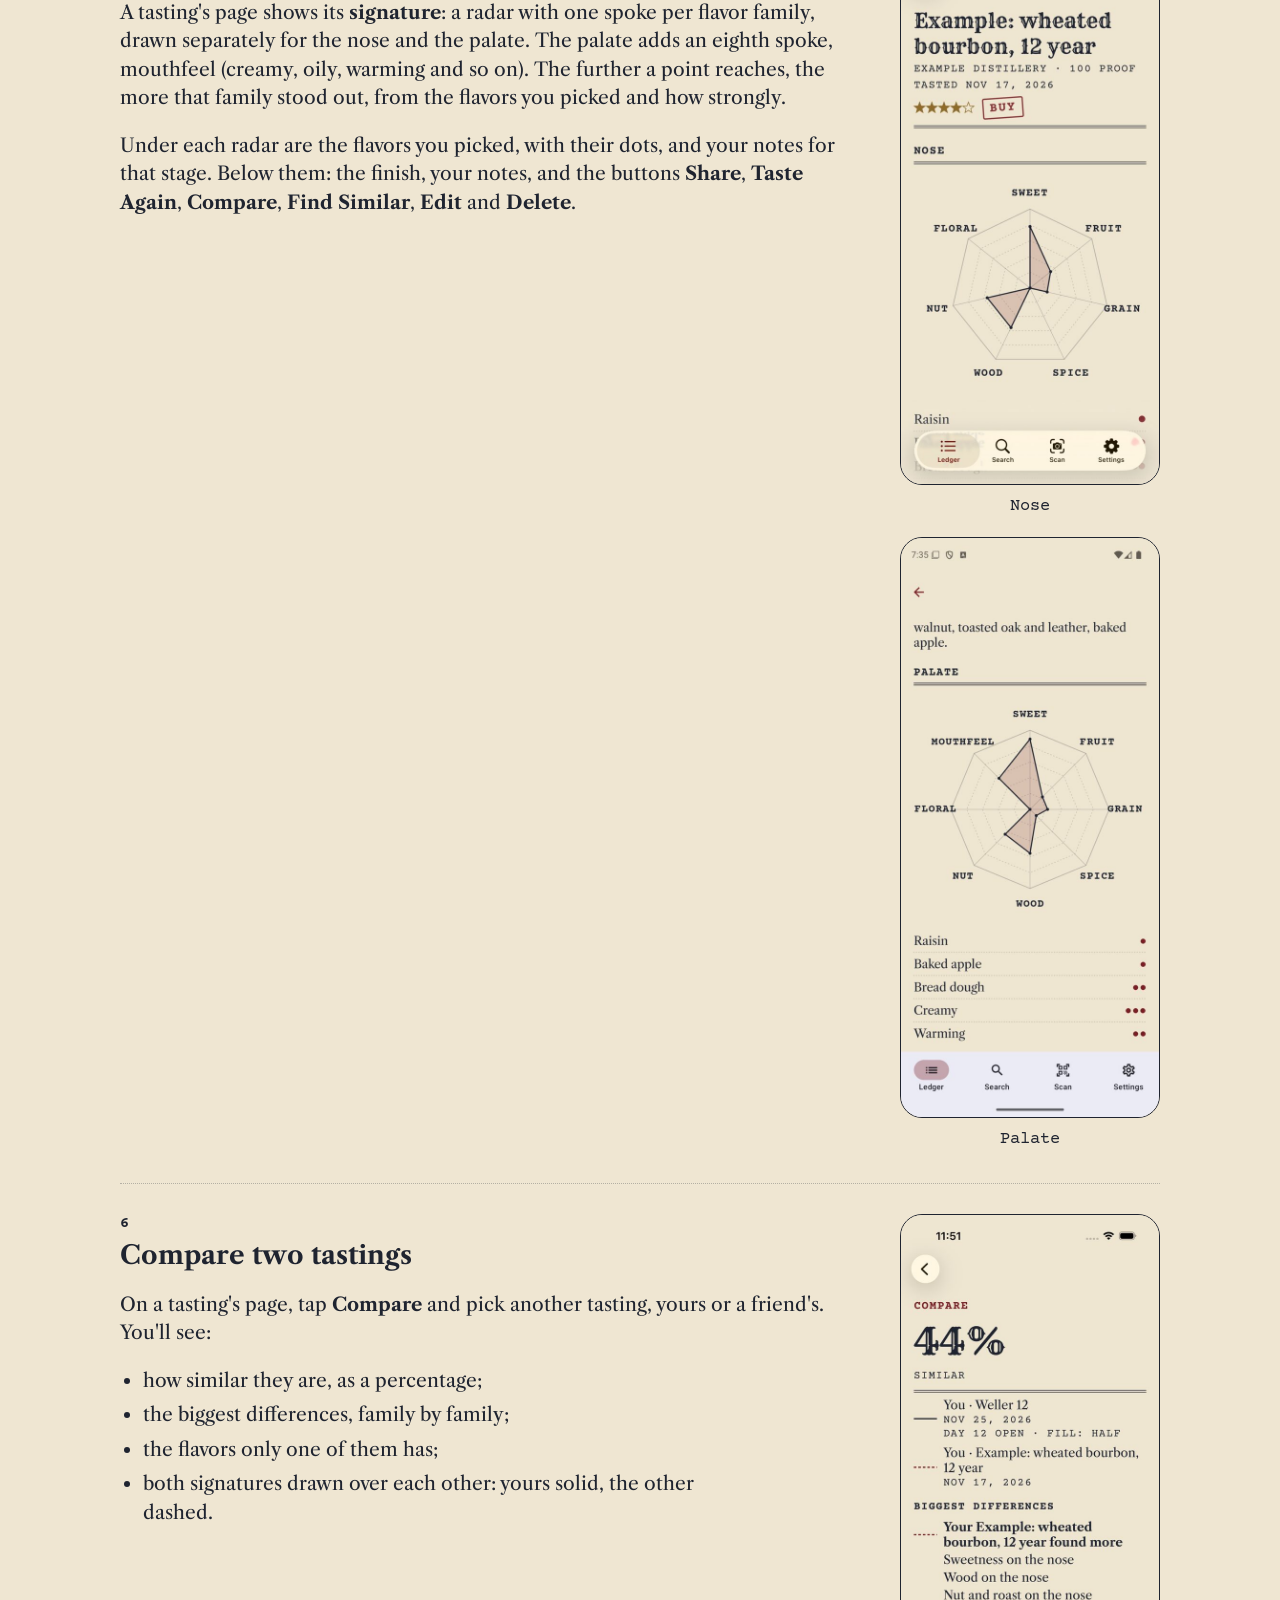
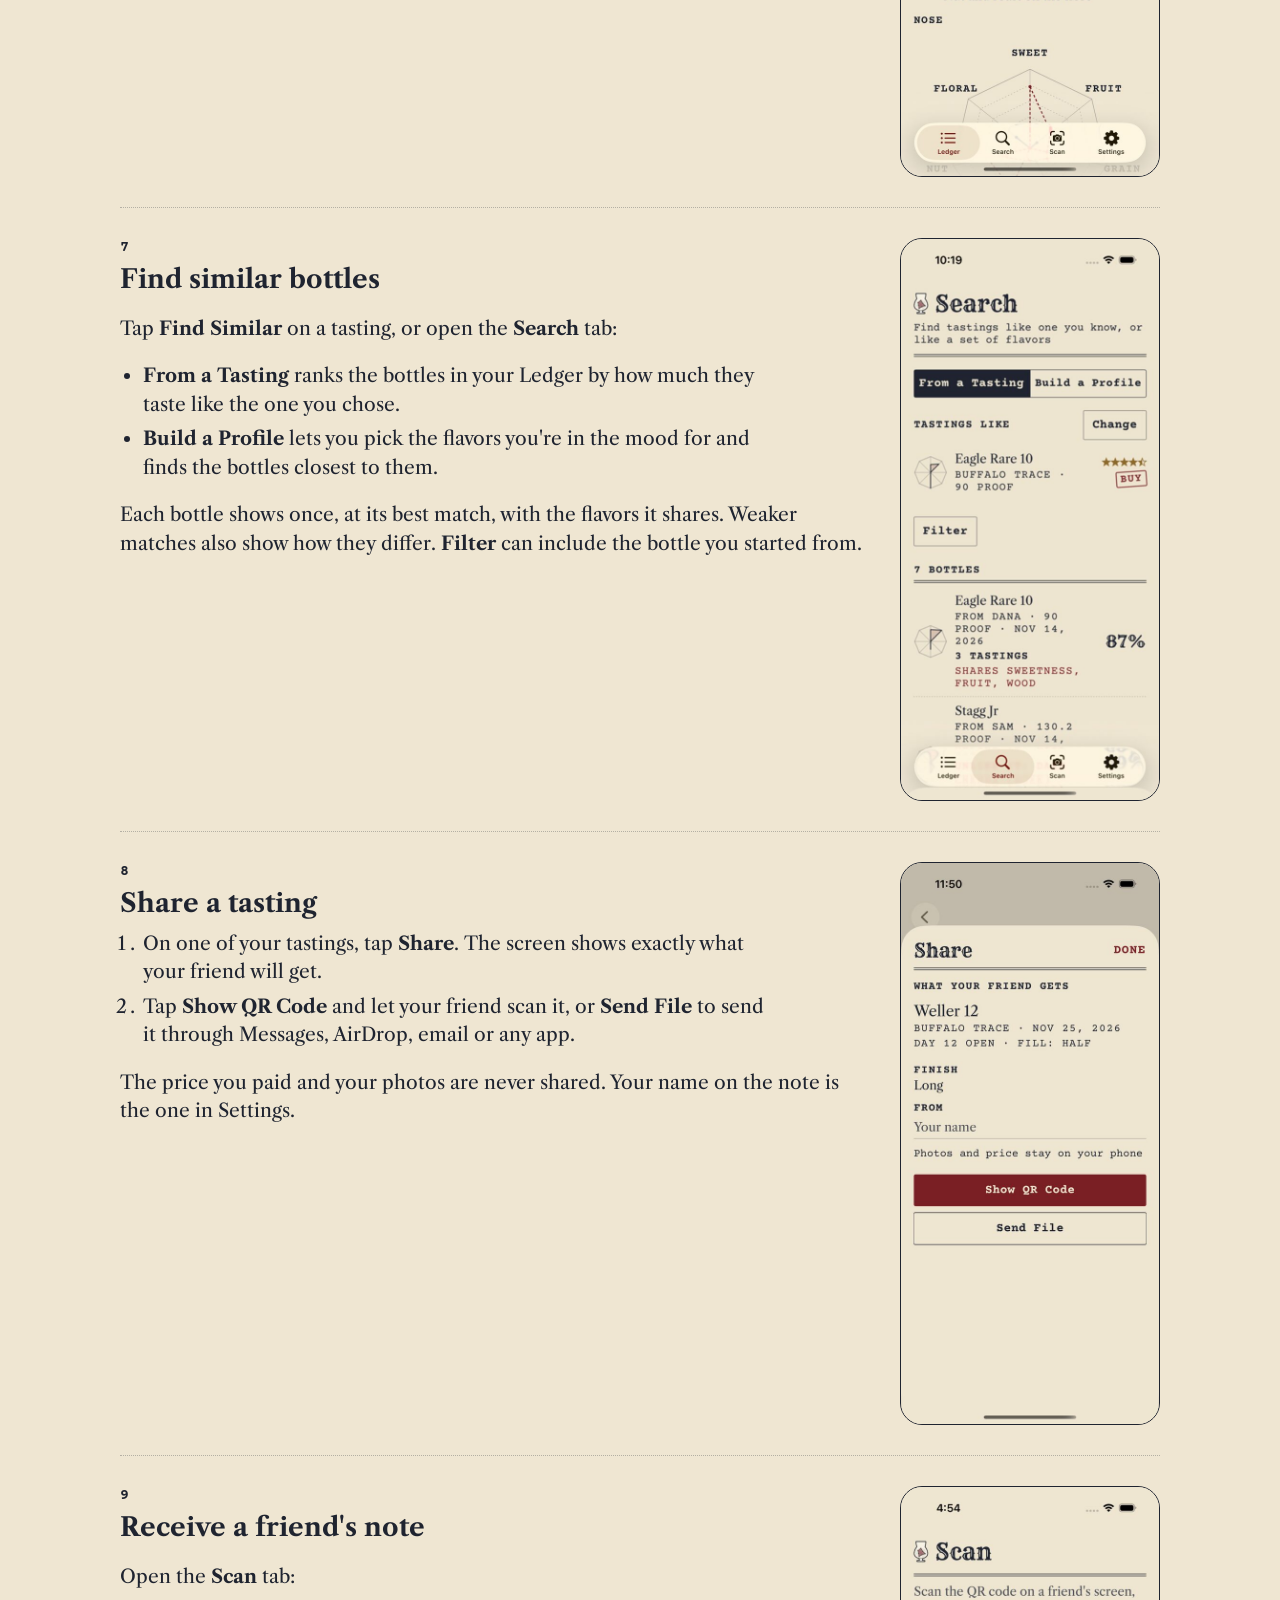
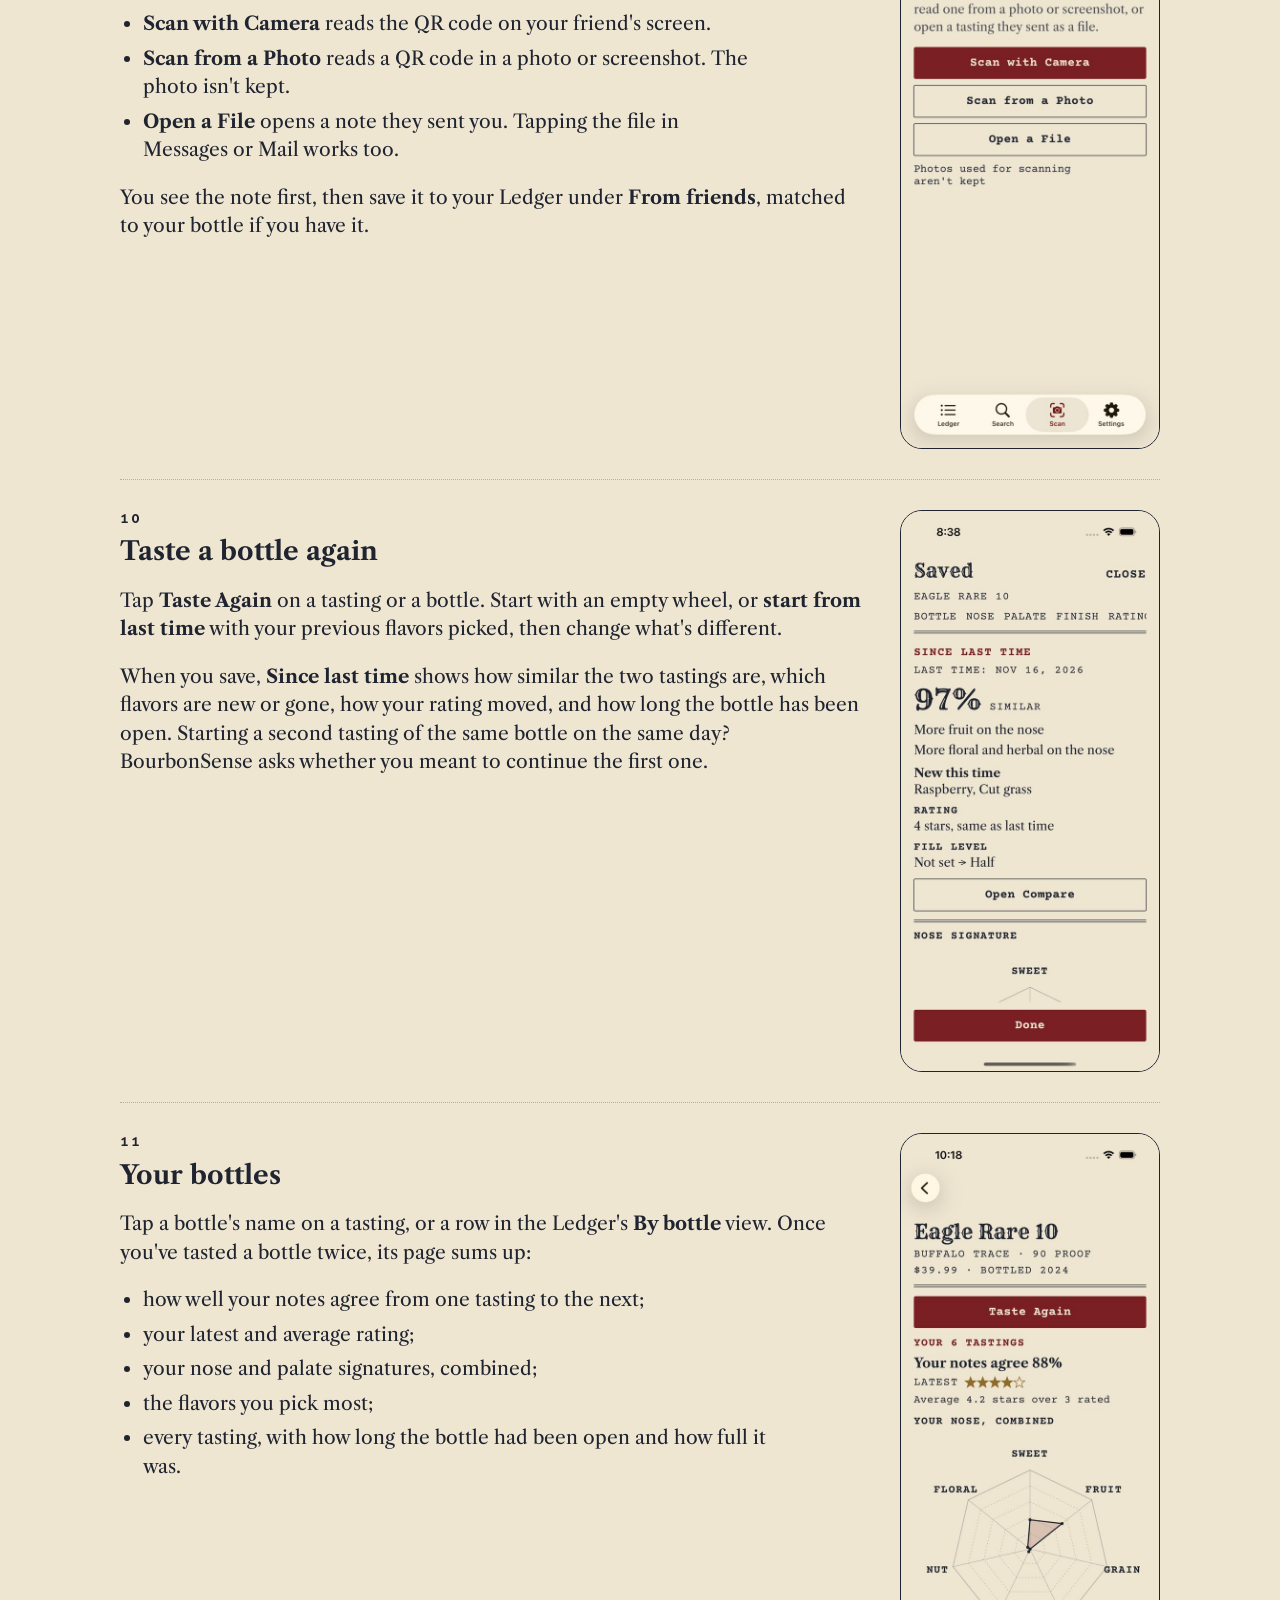
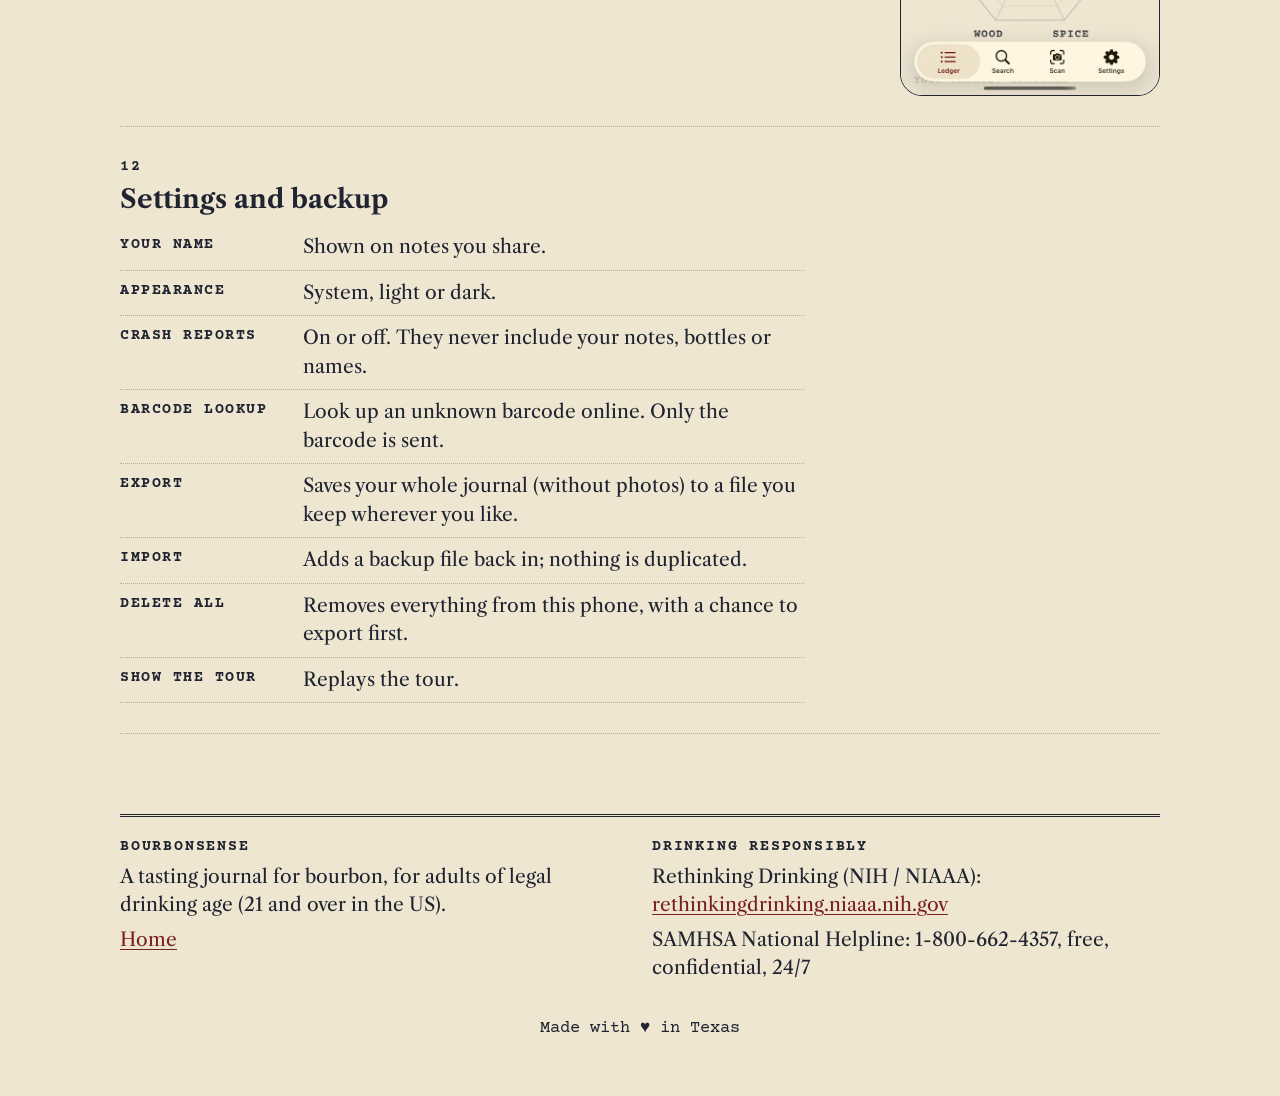
==== commit 9afcacdb: "Show the palate signature: a Signature feature with nose and palate, palate in the gallery and the g" ====
--- a/guide.html
+++ b/guide.html
@@ -125,12 +125,19 @@
         <div>
           <div class="label">5</div>
           <h3>Reading a signature</h3>
-          <p>A tasting's page shows its <strong>signature</strong>: a radar with one spoke per flavor family, drawn separately for the nose and the palate. The further a point reaches, the more that family stood out, from the flavors you picked and how strongly.</p>
+          <p>A tasting's page shows its <strong>signature</strong>: a radar with one spoke per flavor family, drawn separately for the nose and the palate. The palate adds an eighth spoke, mouthfeel (creamy, oily, warming and so on). The further a point reaches, the more that family stood out, from the flavors you picked and how strongly.</p>
           <p>Under each radar are the flavors you picked, with their dots, and your notes for that stage. Below them: the finish, your notes, and the buttons <strong>Share</strong>, <strong>Taste Again</strong>, <strong>Compare</strong>, <strong>Find Similar</strong>, <strong>Edit</strong> and <strong>Delete</strong>.</p>
         </div>
-        <figure class="phone">
-          <picture><source media="(prefers-color-scheme: dark)" srcset="images/signature-dark.jpg"><img src="images/signature-light.jpg" width="540" height="1174" loading="lazy" alt="A tasting's nose signature."></picture>
-        </figure>
+        <div class="stack">
+          <figure class="phone">
+            <picture><source media="(prefers-color-scheme: dark)" srcset="images/signature-dark.jpg"><img src="images/signature-light.jpg" width="540" height="1174" loading="lazy" alt="A tasting's nose signature: seven flavor families."></picture>
+            <figcaption class="hint">Nose</figcaption>
+          </figure>
+          <figure class="phone">
+            <picture><source media="(prefers-color-scheme: dark)" srcset="images/palate-dark.jpg"><img src="images/palate-light.jpg" width="540" height="1212" loading="lazy" alt="The same tasting's palate signature, with mouthfeel as an eighth family."></picture>
+            <figcaption class="hint">Palate</figcaption>
+          </figure>
+        </div>
       </div>
 
       <div class="guide-step" id="compare">
--- a/styles.css
+++ b/styles.css
@@ -117,6 +117,13 @@
 
 .gallery { display: grid; grid-template-columns: repeat(auto-fit, minmax(180px, 1fr)); gap: 18px; }
 
+/* Two phones side by side (nose and palate), or stacked in the guide's column */
+.feature .pair { display: grid; grid-template-columns: 1fr 1fr; gap: 14px; align-items: start; }
+.feature:has(.pair) { grid-template-columns: 420px 1fr; }
+.feature:nth-of-type(even):has(.pair) { grid-template-columns: 1fr 420px; }
+.feature:nth-of-type(even) .pair { order: 2; }
+.stack { display: grid; gap: 18px; }
+
 /* Guide */
 .toc { columns: 2 260px; padding: 0; margin: 0; list-style: none; }
 .toc li { break-inside: avoid; padding: 8px 0; border-bottom: 1px dotted var(--rule); }
@@ -150,6 +157,11 @@
   .feature, .feature:nth-of-type(even), .guide-step { grid-template-columns: 1fr; gap: 20px; }
   .feature:nth-of-type(even) .phone { order: 0; }
   .feature .phone, .guide-step .phone { max-width: 280px; }
+  .feature:has(.pair), .feature:nth-of-type(even):has(.pair) { grid-template-columns: 1fr; }
+  .feature:nth-of-type(even) .pair { order: 0; }
+  .feature .pair { max-width: 440px; }
+  .feature .pair .phone { max-width: none; }
+  .stack { grid-template-columns: 1fr 1fr; max-width: 440px; }
   .nav { gap: 4px 14px; }
   .nav a { font-size: 14px; letter-spacing: 0.06em; padding: 6px 0; }
 }
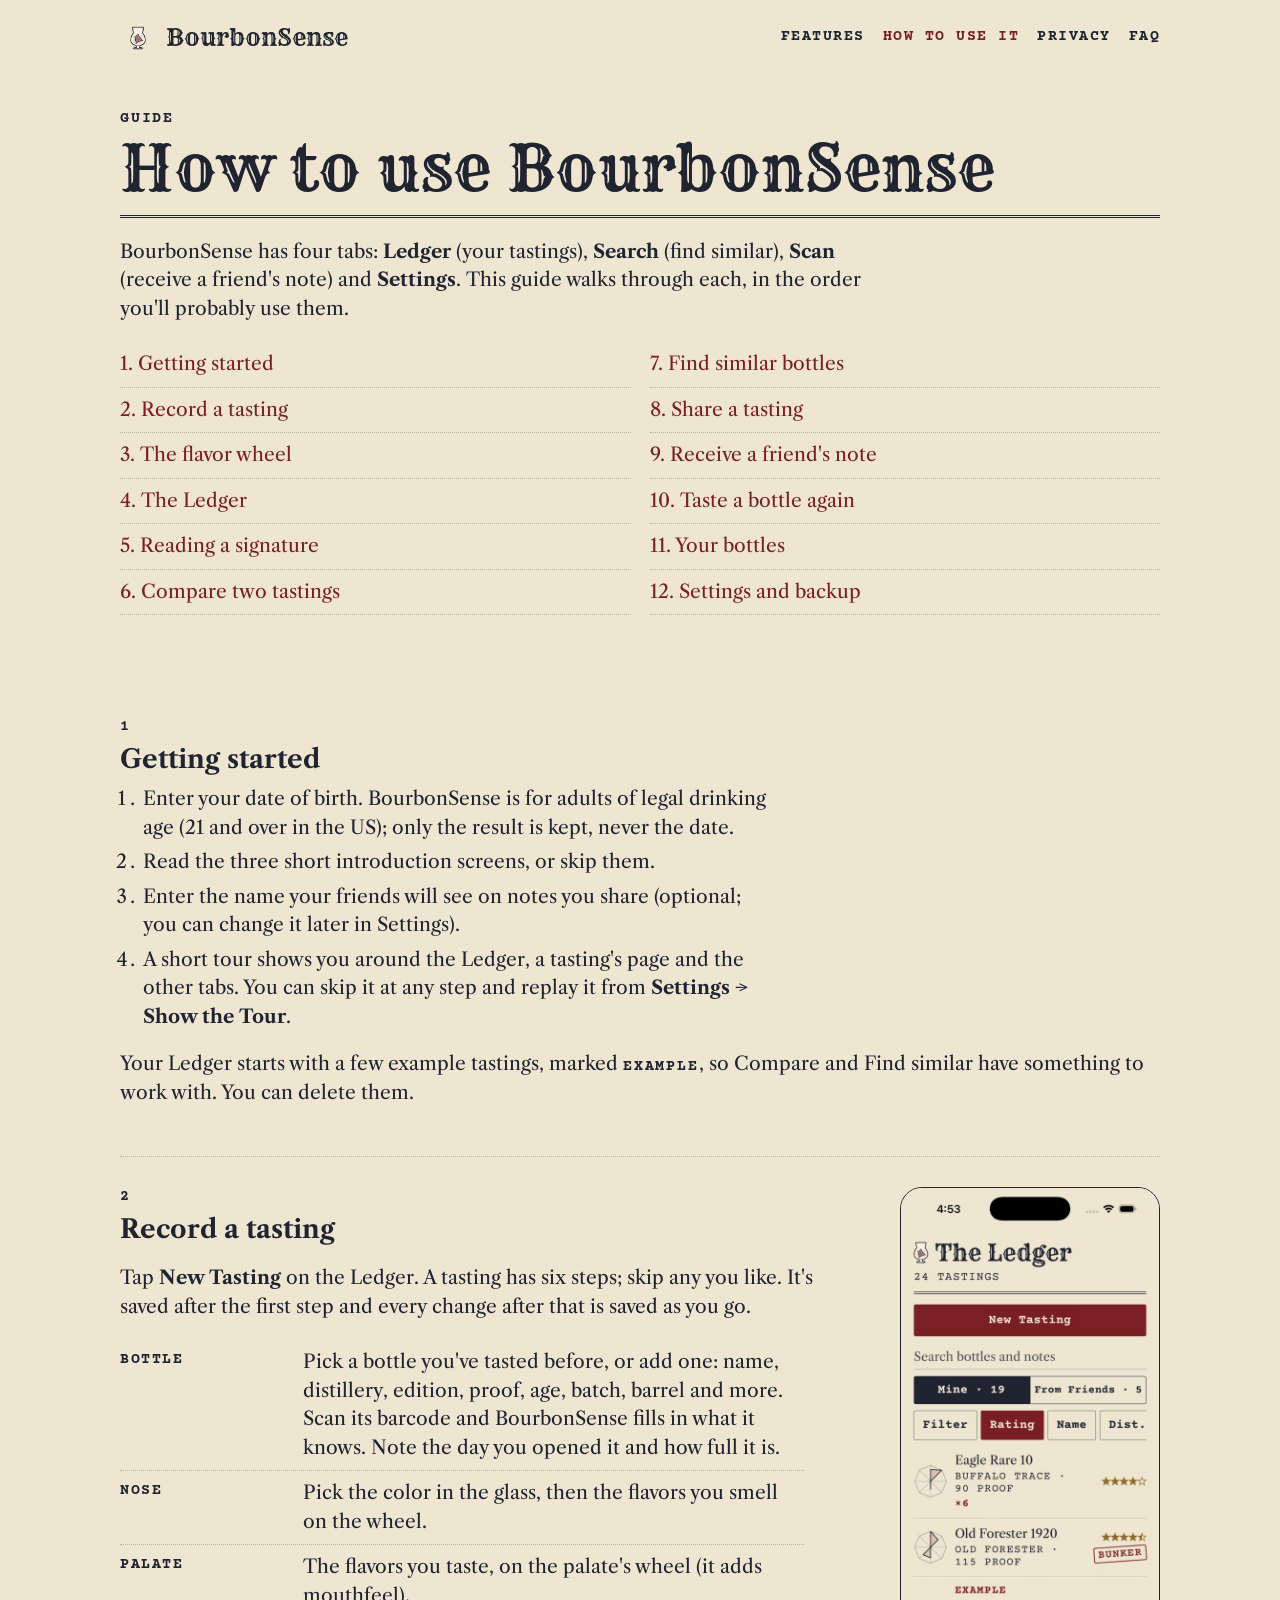
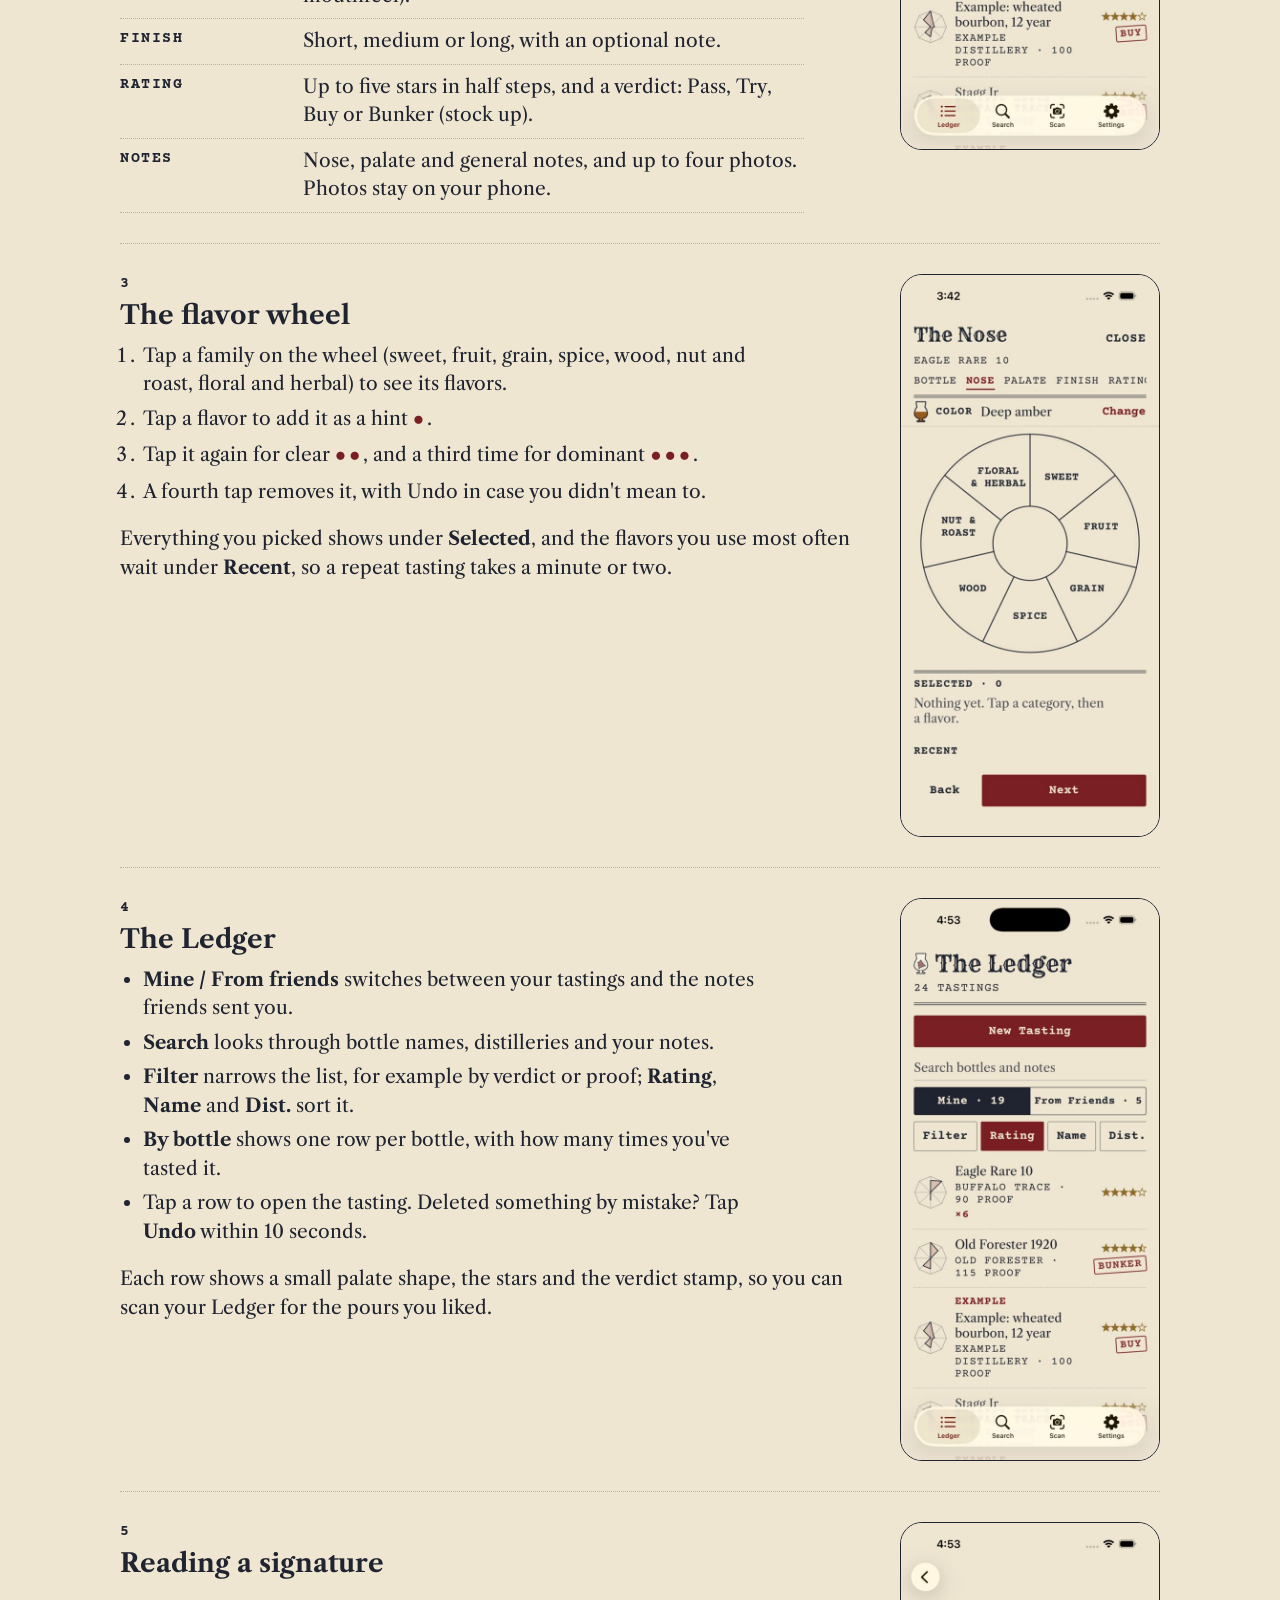
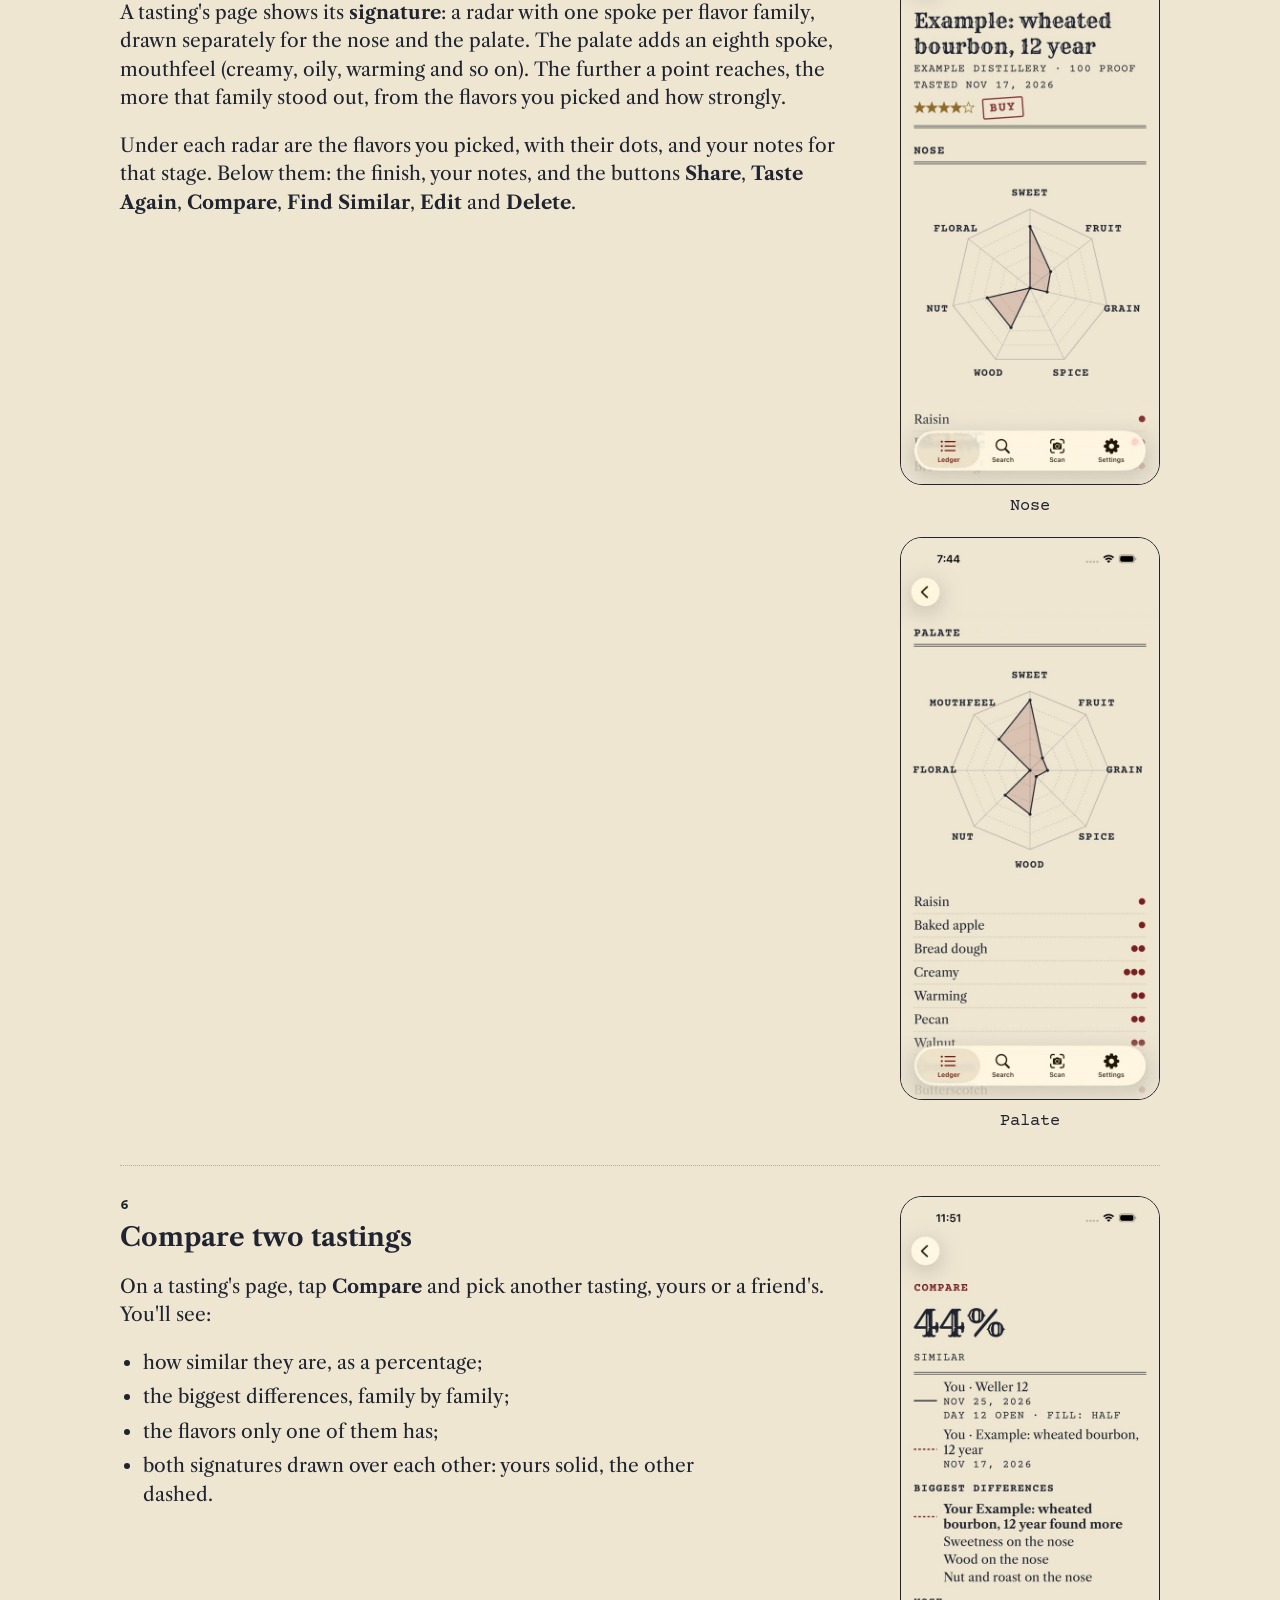
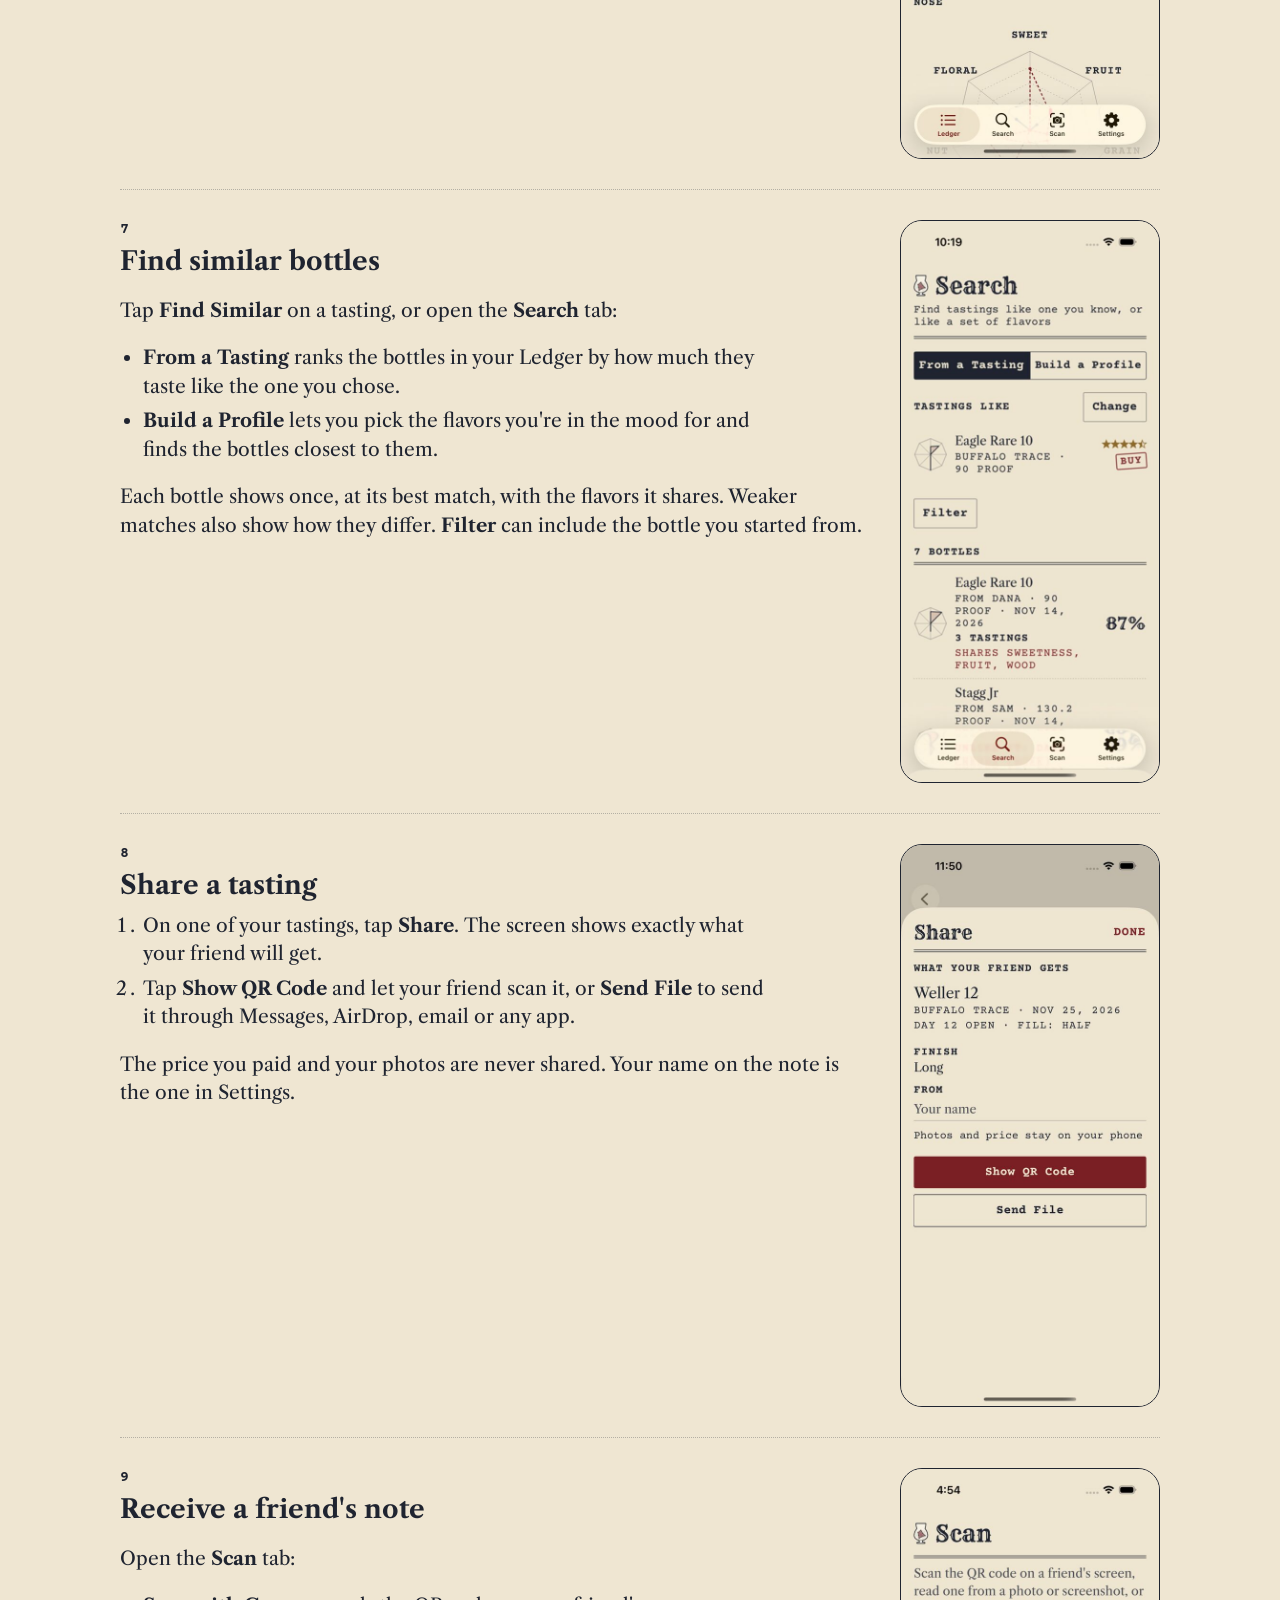
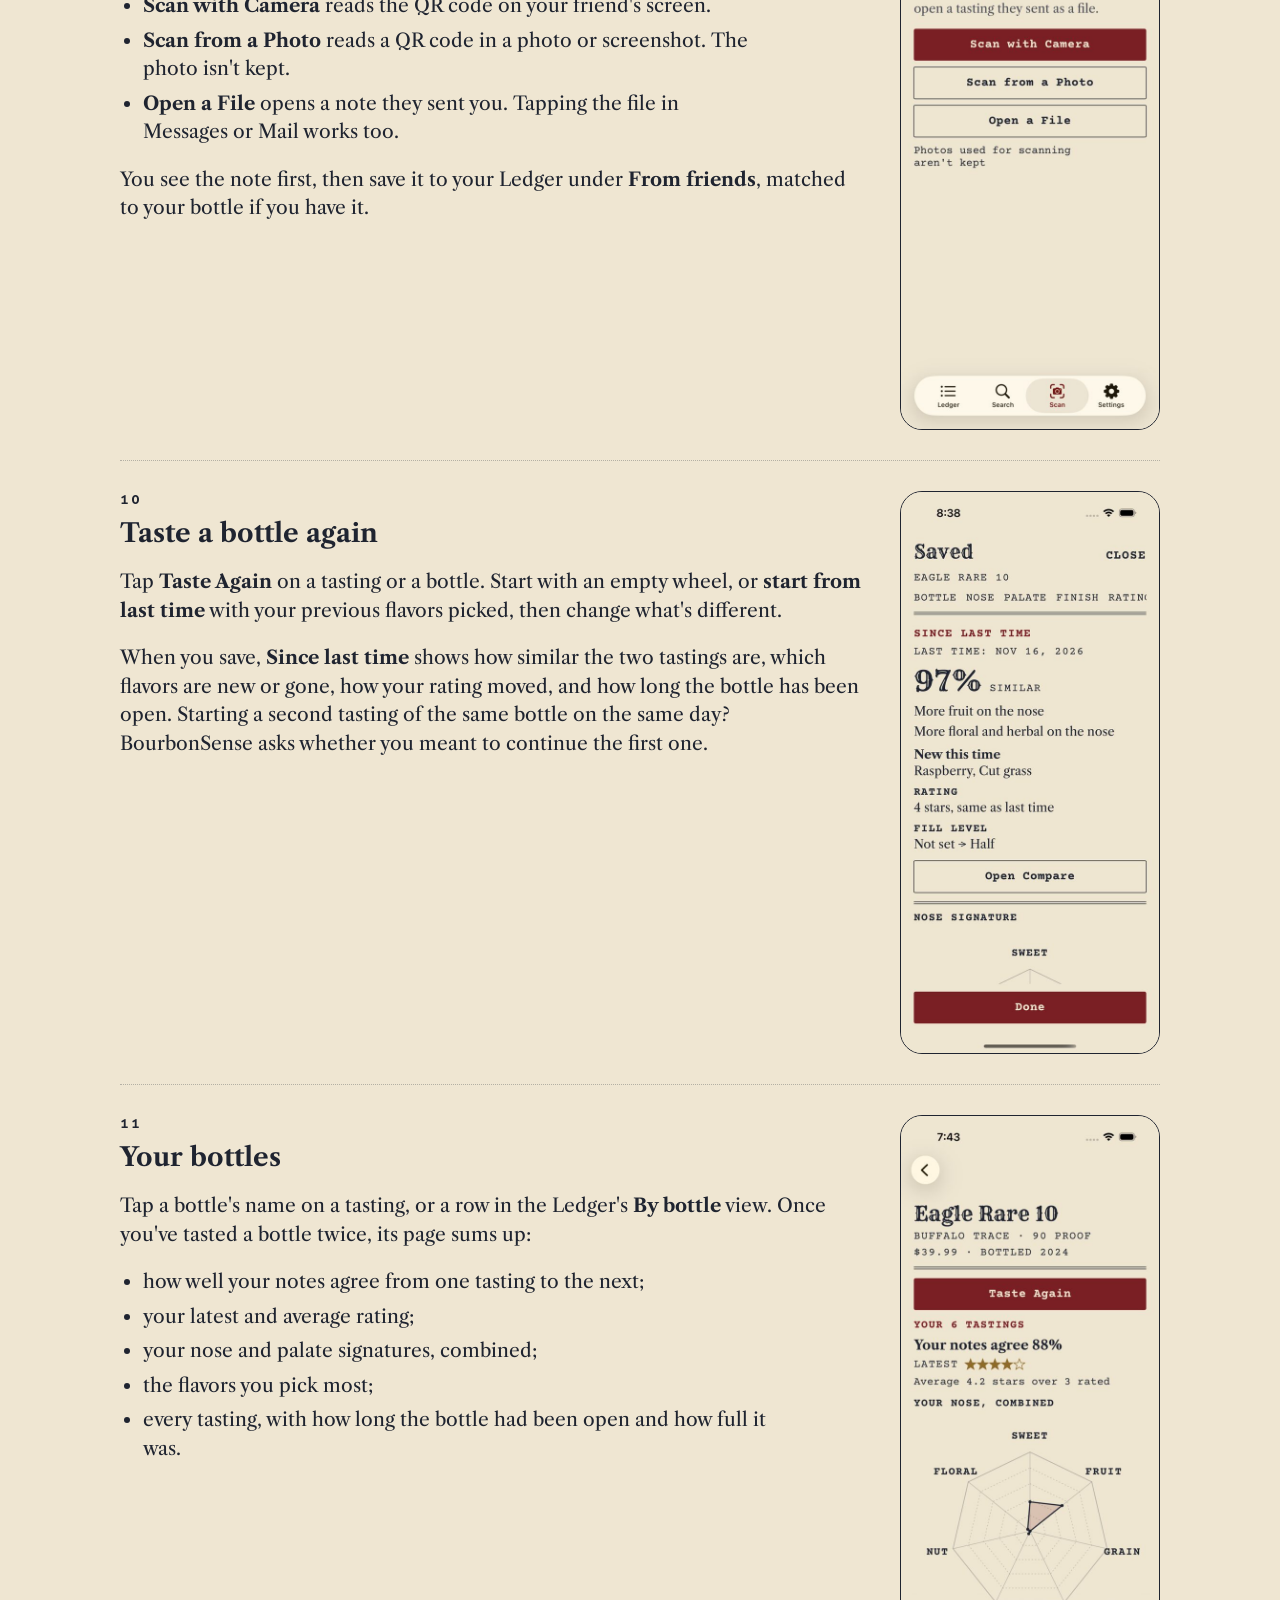
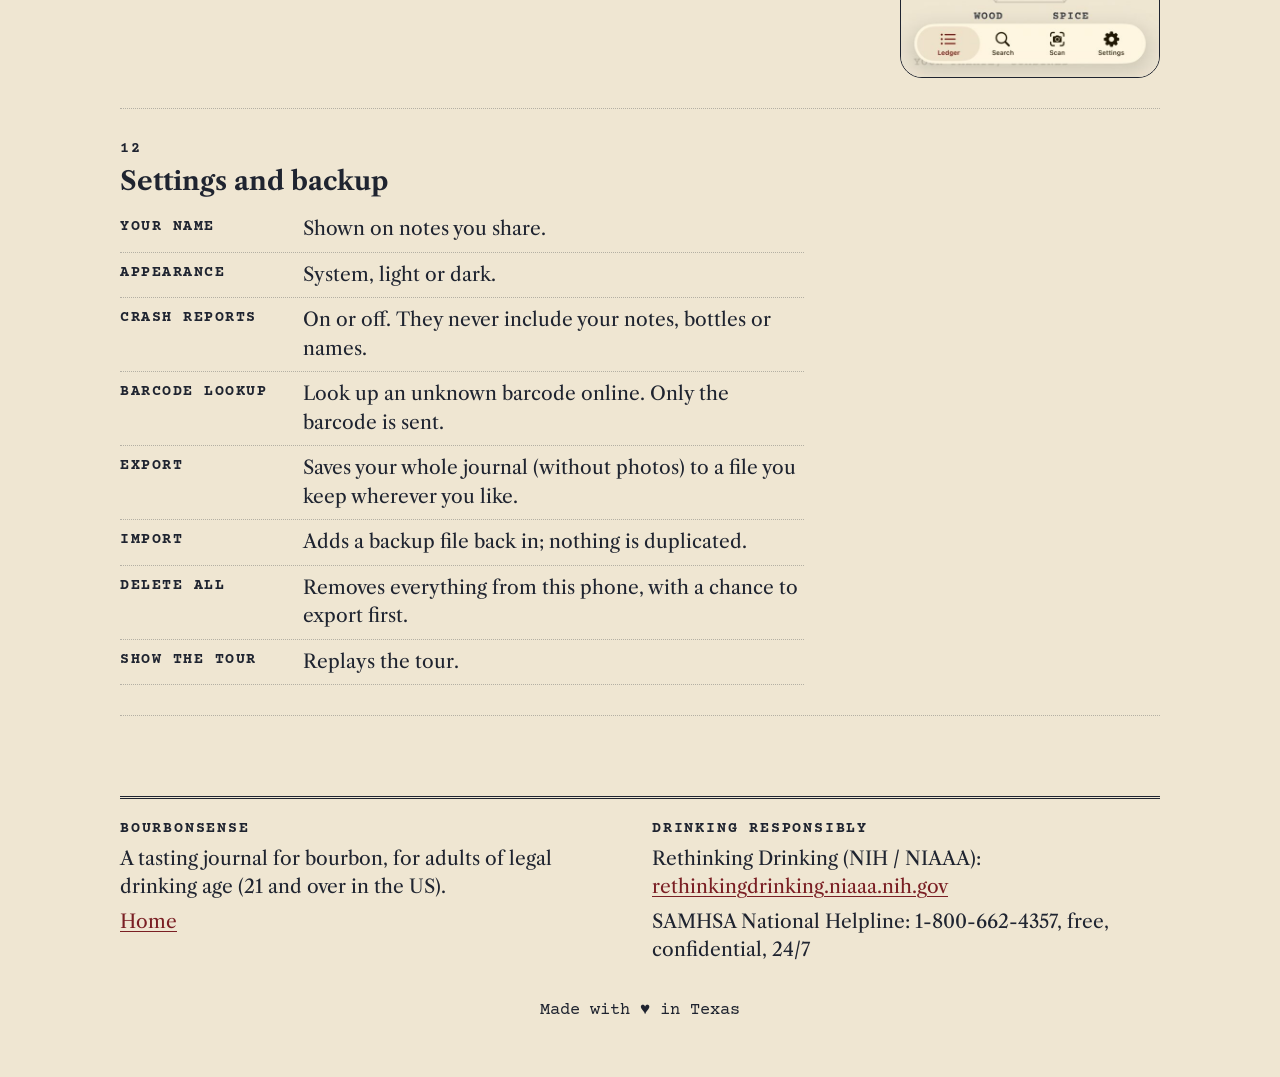
==== commit 4e8370ca: "Retake the bottle summary screenshot (no sliver of the previous screen) and the palate signature on " ====
--- a/guide.html
+++ b/guide.html
@@ -134,7 +134,7 @@
             <figcaption class="hint">Nose</figcaption>
           </figure>
           <figure class="phone">
-            <picture><source media="(prefers-color-scheme: dark)" srcset="images/palate-dark.jpg"><img src="images/palate-light.jpg" width="540" height="1212" loading="lazy" alt="The same tasting's palate signature, with mouthfeel as an eighth family."></picture>
+            <picture><source media="(prefers-color-scheme: dark)" srcset="images/palate-dark.jpg"><img src="images/palate-light.jpg" width="540" height="1174" loading="lazy" alt="The same tasting's palate signature, with mouthfeel as an eighth family."></picture>
             <figcaption class="hint">Palate</figcaption>
           </figure>
         </div>
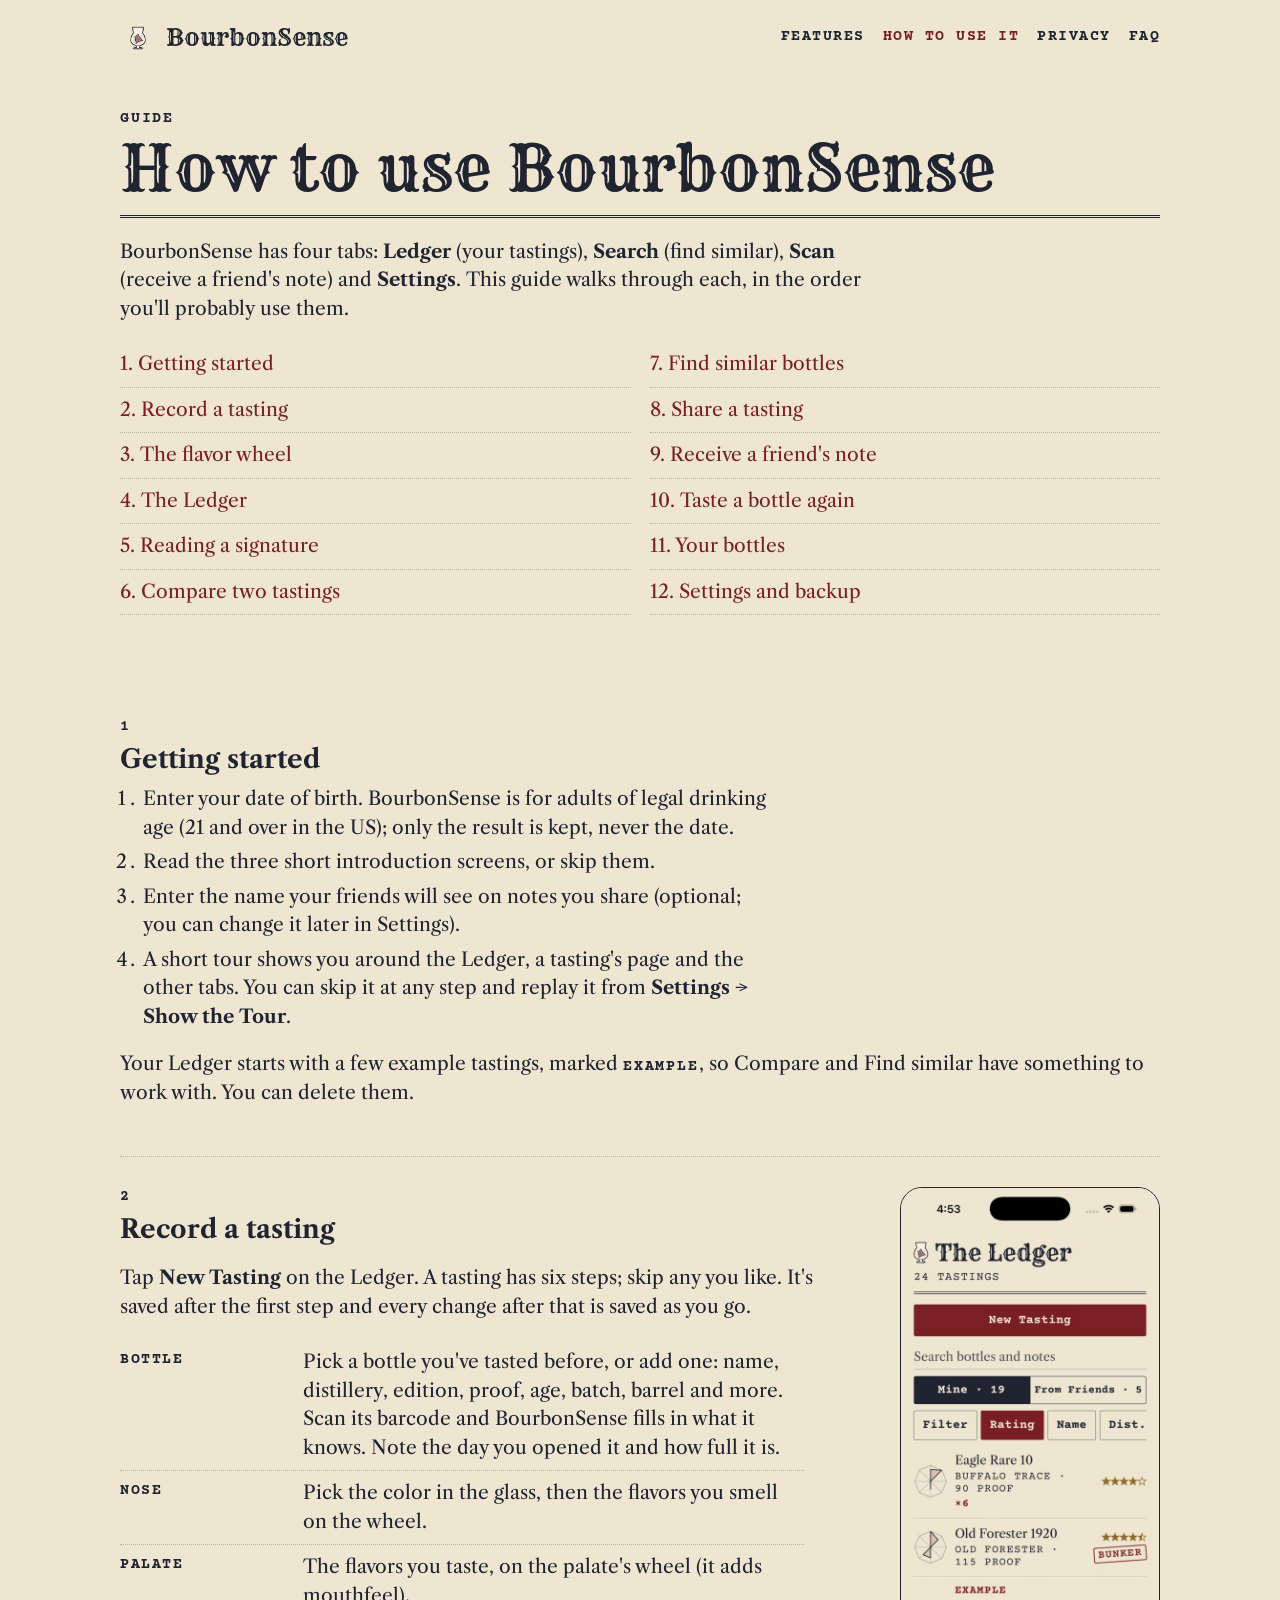
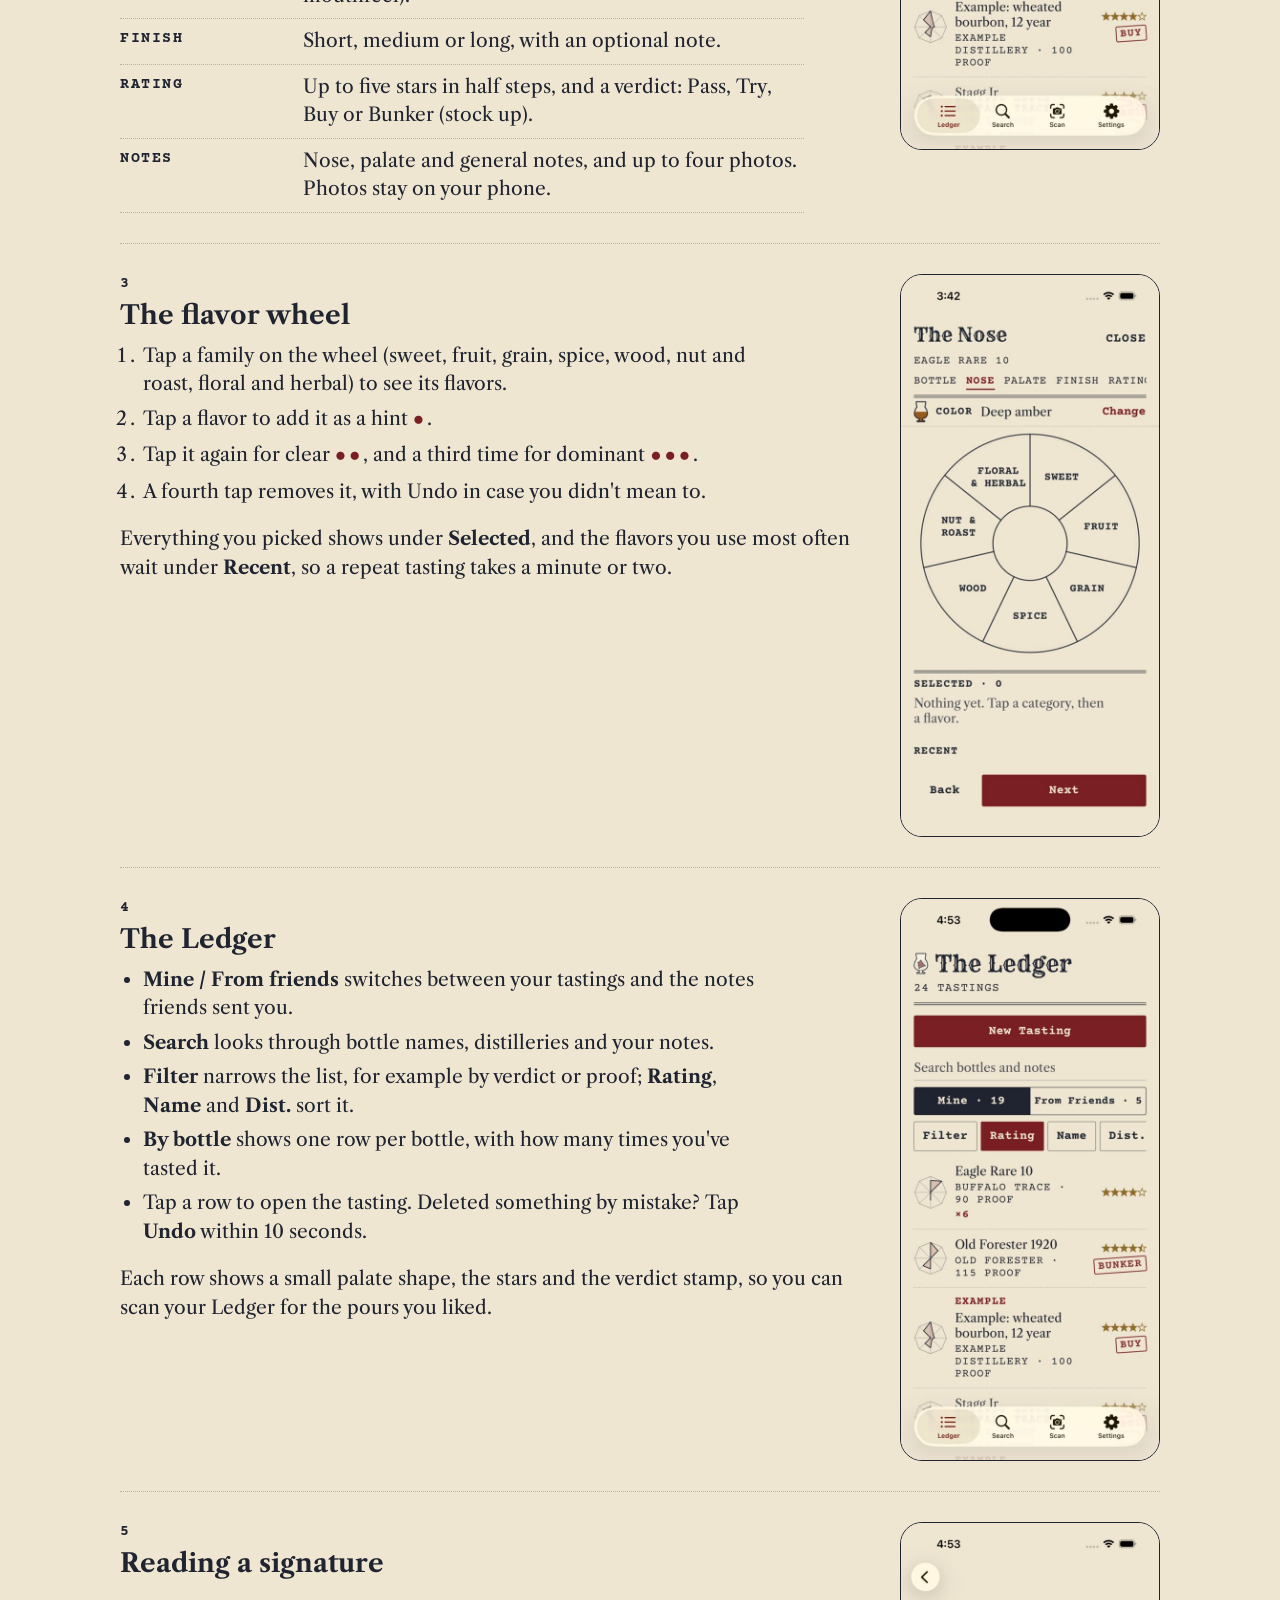
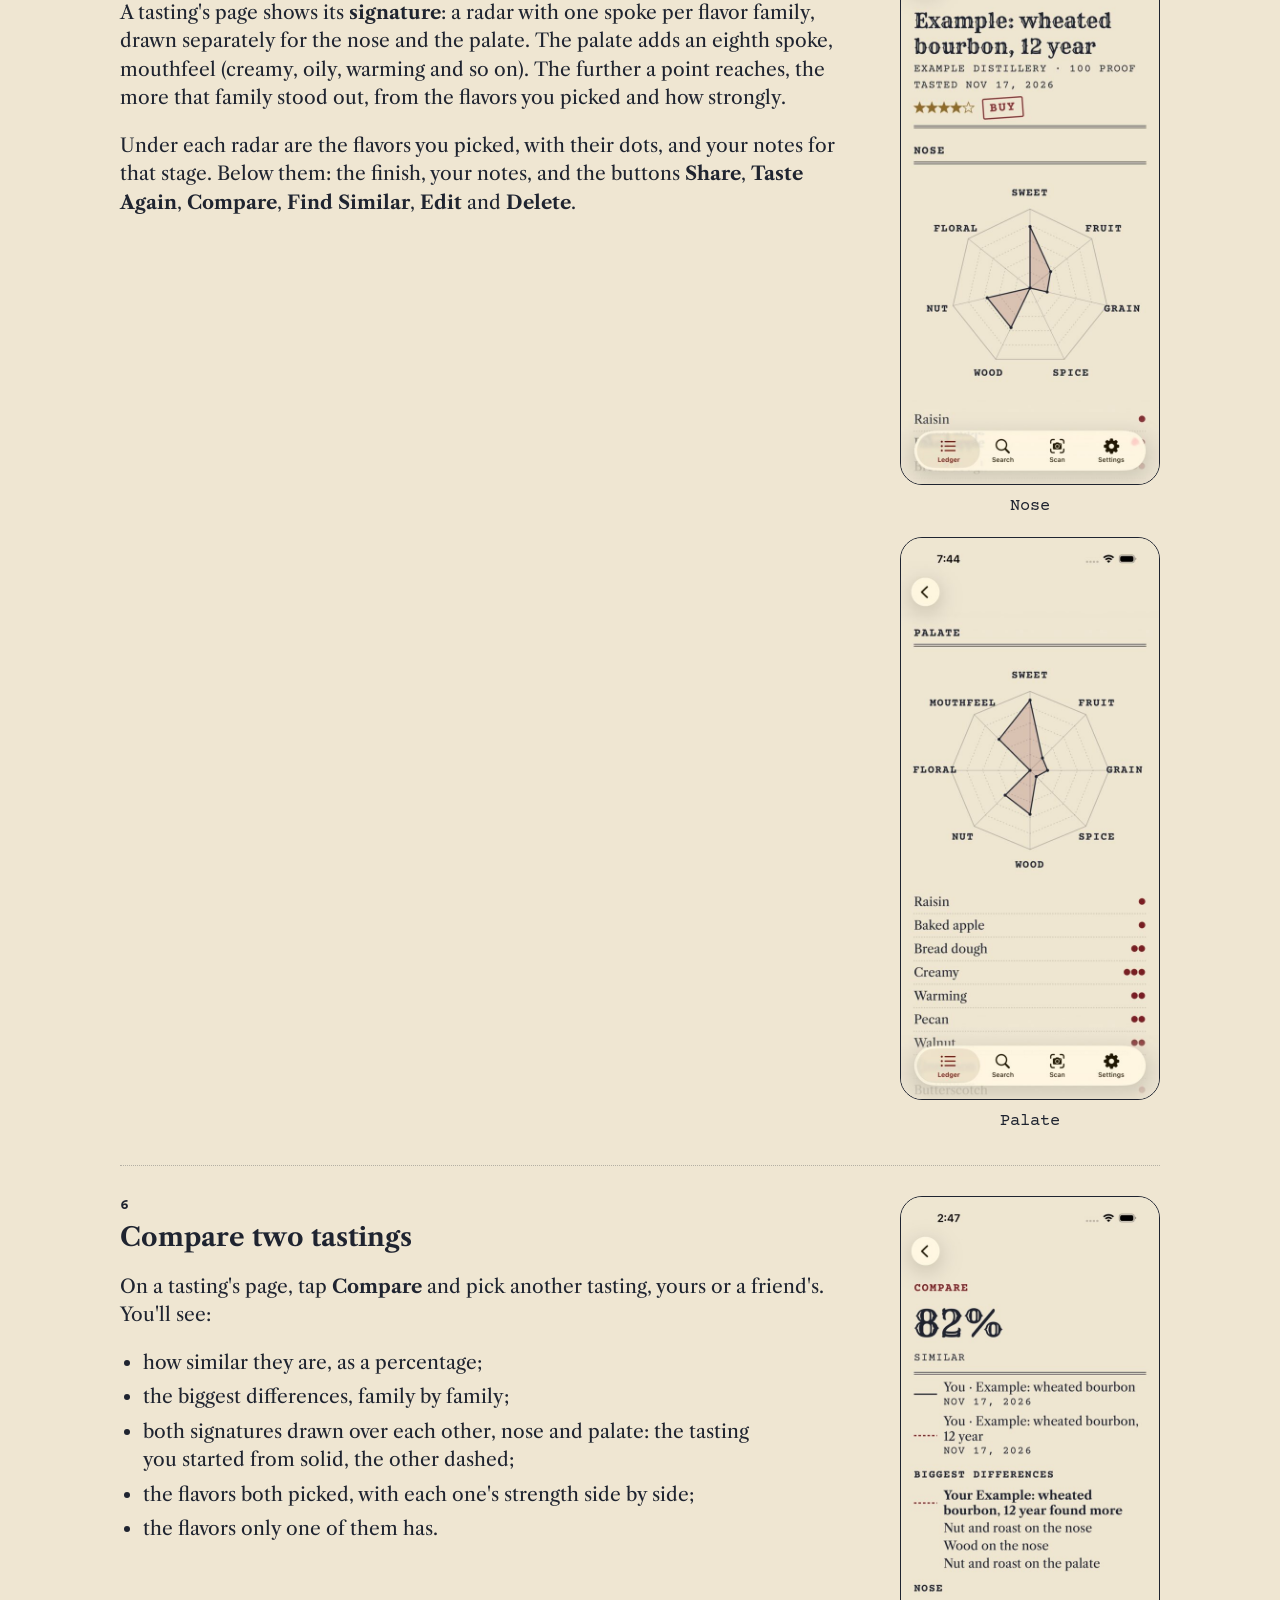
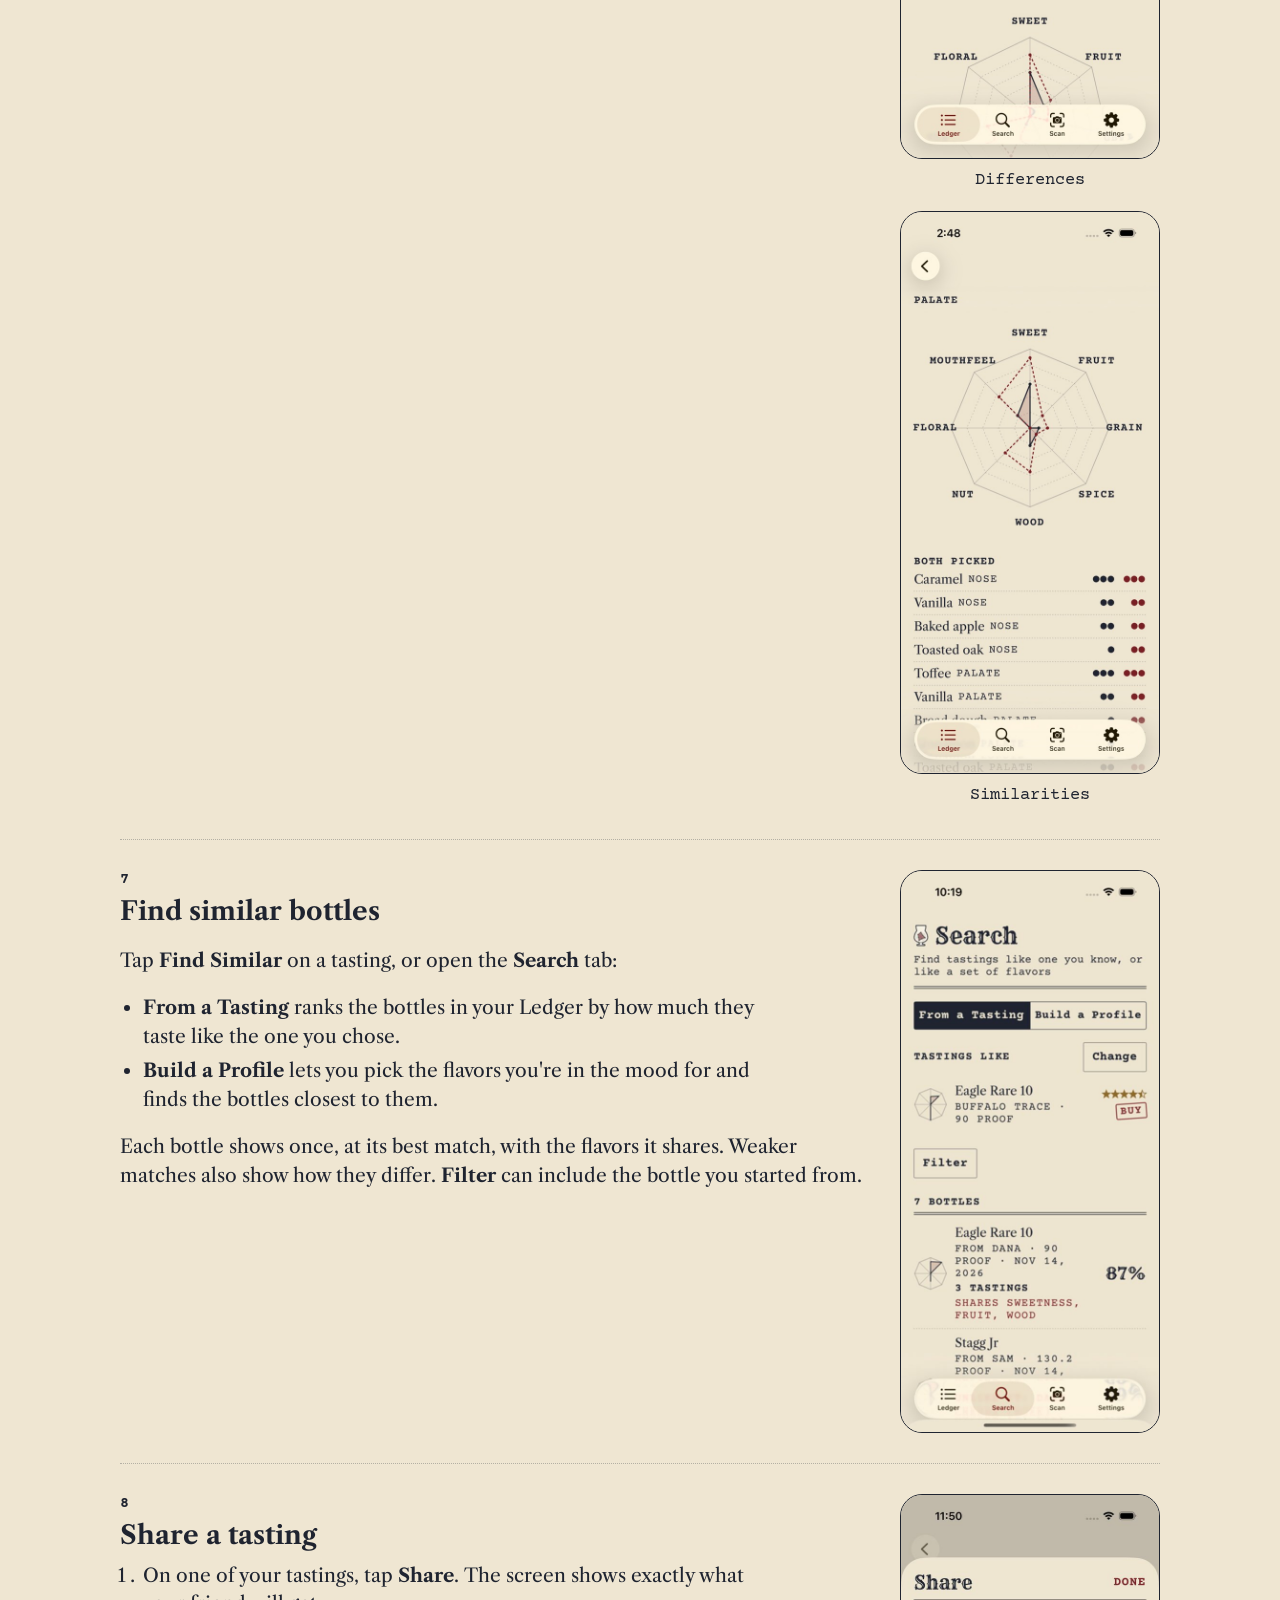
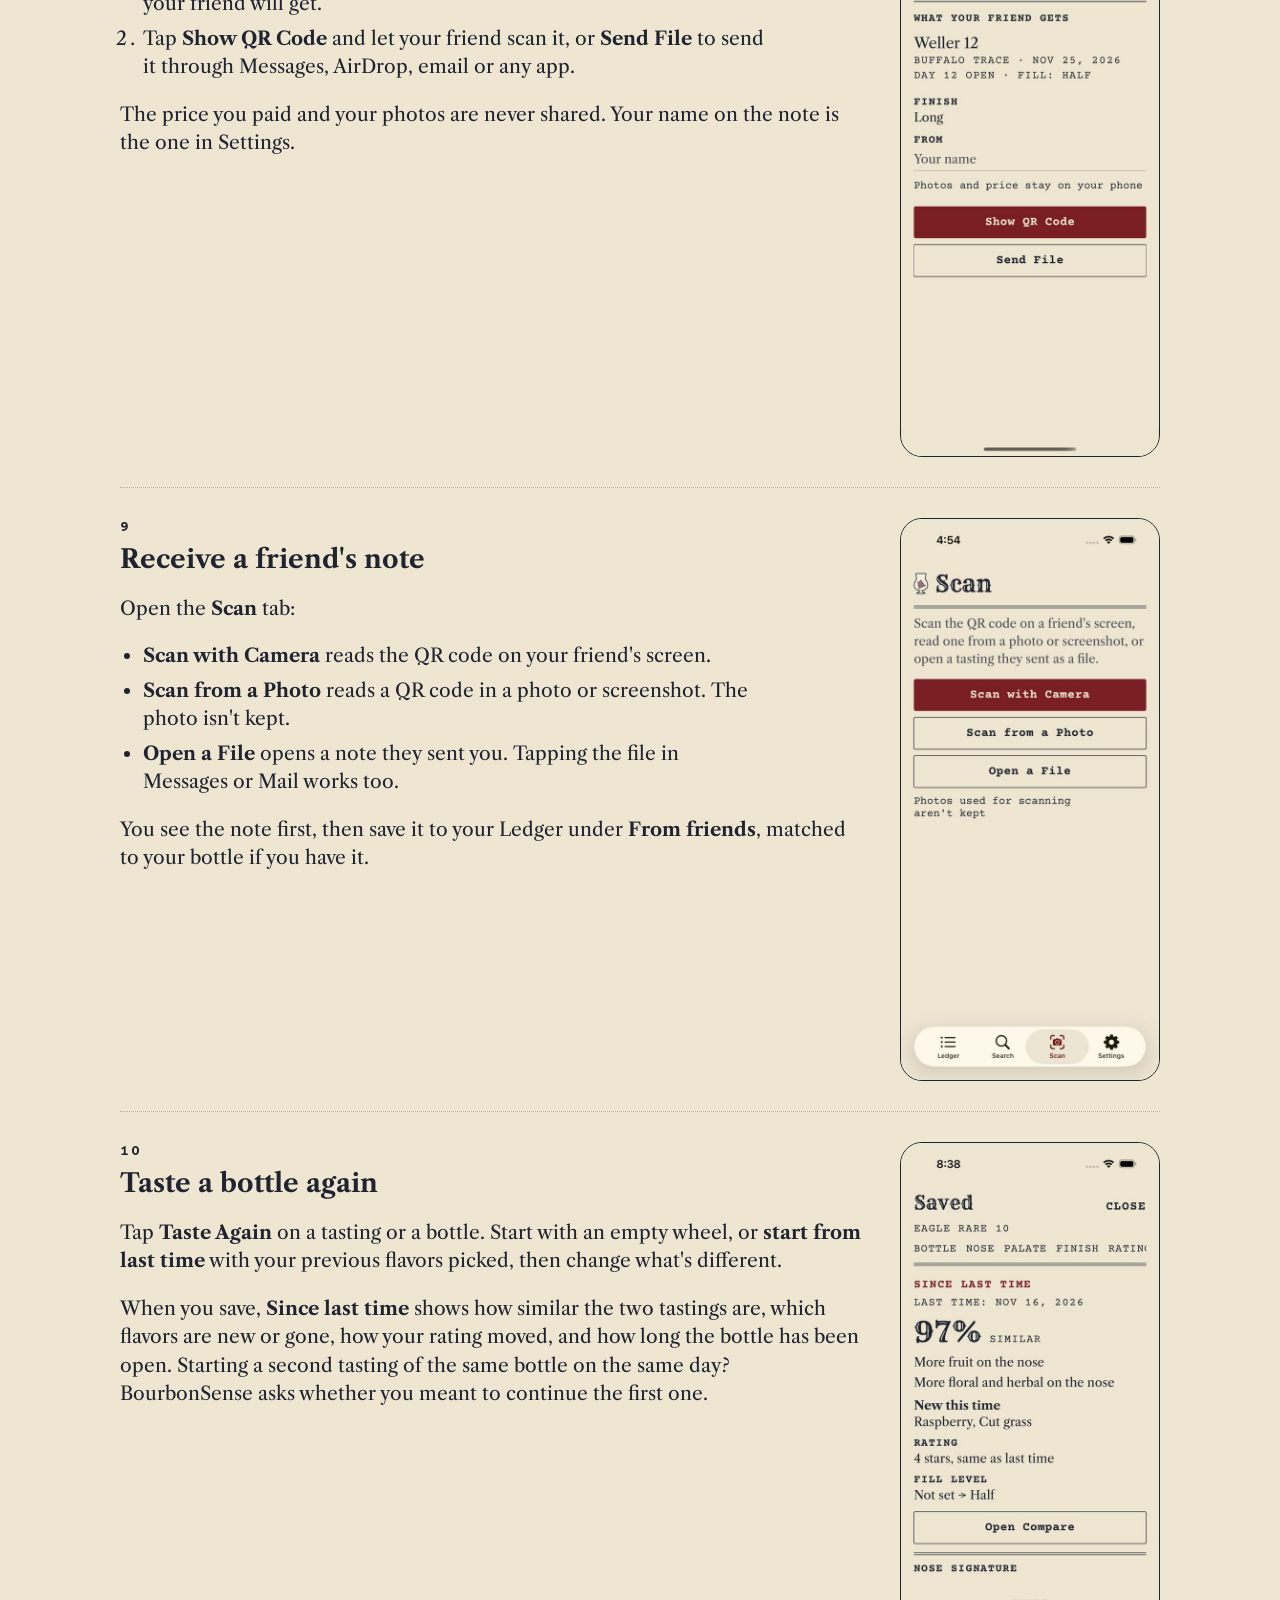
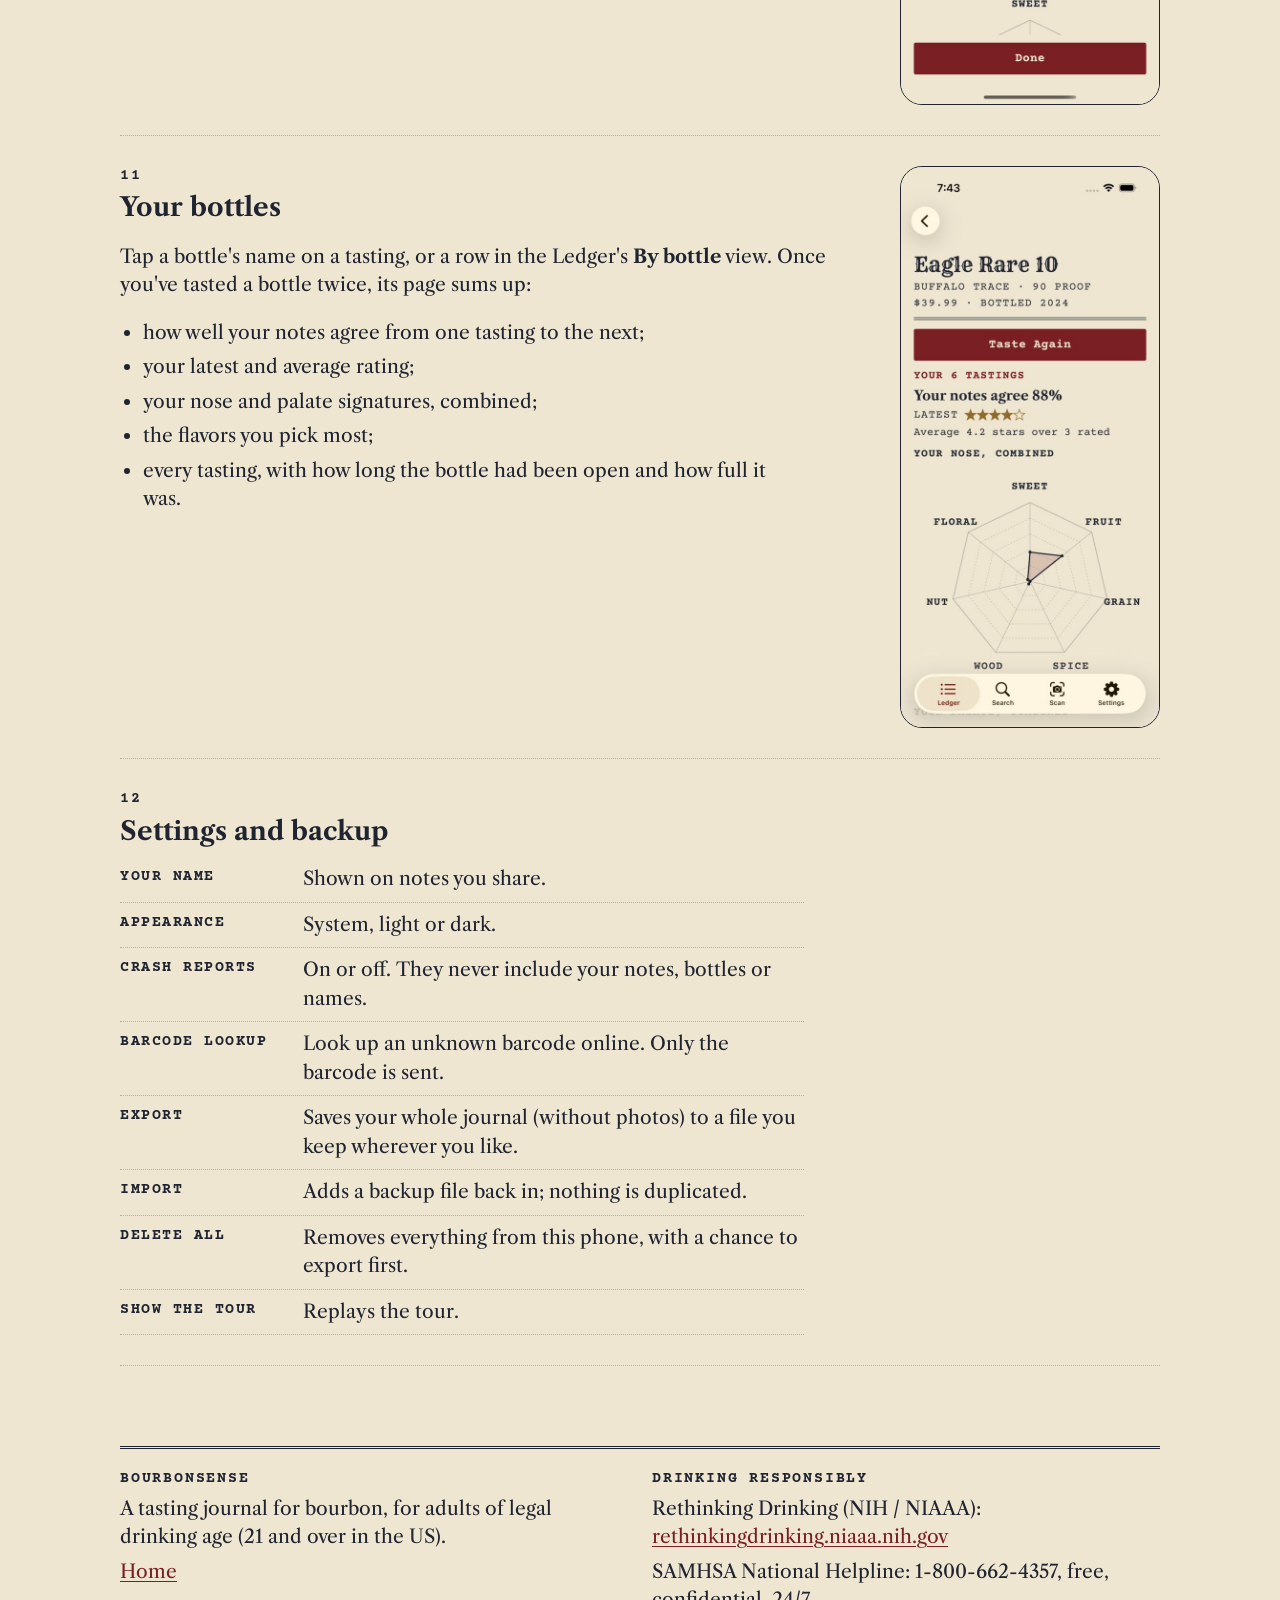
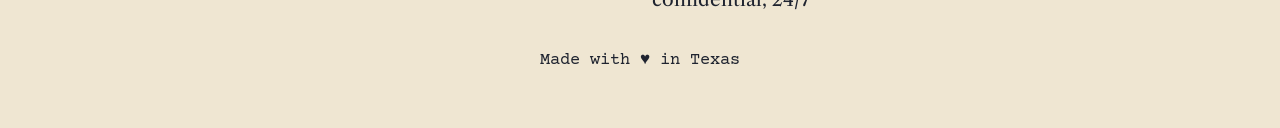
==== commit 2a4e1a0b: "Compare: two screenshots (biggest differences; radar overlay with the flavors both picked), wheated " ====
--- a/guide.html
+++ b/guide.html
@@ -148,13 +148,21 @@
           <ul>
             <li>how similar they are, as a percentage;</li>
             <li>the biggest differences, family by family;</li>
-            <li>the flavors only one of them has;</li>
-            <li>both signatures drawn over each other: yours solid, the other dashed.</li>
-          </ul>
-        </div>
-        <figure class="phone">
-          <picture><source media="(prefers-color-scheme: dark)" srcset="images/compare-dark.jpg"><img src="images/compare-light.jpg" width="540" height="1174" loading="lazy" alt="Compare: 44% similar, with the biggest differences."></picture>
-        </figure>
+            <li>both signatures drawn over each other, nose and palate: the tasting you started from solid, the other dashed;</li>
+            <li>the flavors both picked, with each one's strength side by side;</li>
+            <li>the flavors only one of them has.</li>
+          </ul>
+        </div>
+        <div class="stack">
+          <figure class="phone">
+            <picture><source media="(prefers-color-scheme: dark)" srcset="images/compare-dark.jpg"><img src="images/compare-light.jpg" width="540" height="1174" loading="lazy" alt="Compare: a wheated bourbon and a 12-year wheated bourbon, 82% similar, with the biggest differences."></picture>
+            <figcaption class="hint">Differences</figcaption>
+          </figure>
+          <figure class="phone">
+            <picture><source media="(prefers-color-scheme: dark)" srcset="images/compare-radar-dark.jpg"><img src="images/compare-radar-light.jpg" width="540" height="1174" loading="lazy" alt="The two palate signatures drawn over each other, then the flavors both picked with each one's strength."></picture>
+            <figcaption class="hint">Similarities</figcaption>
+          </figure>
+        </div>
       </div>
 
       <div class="guide-step" id="similar">
